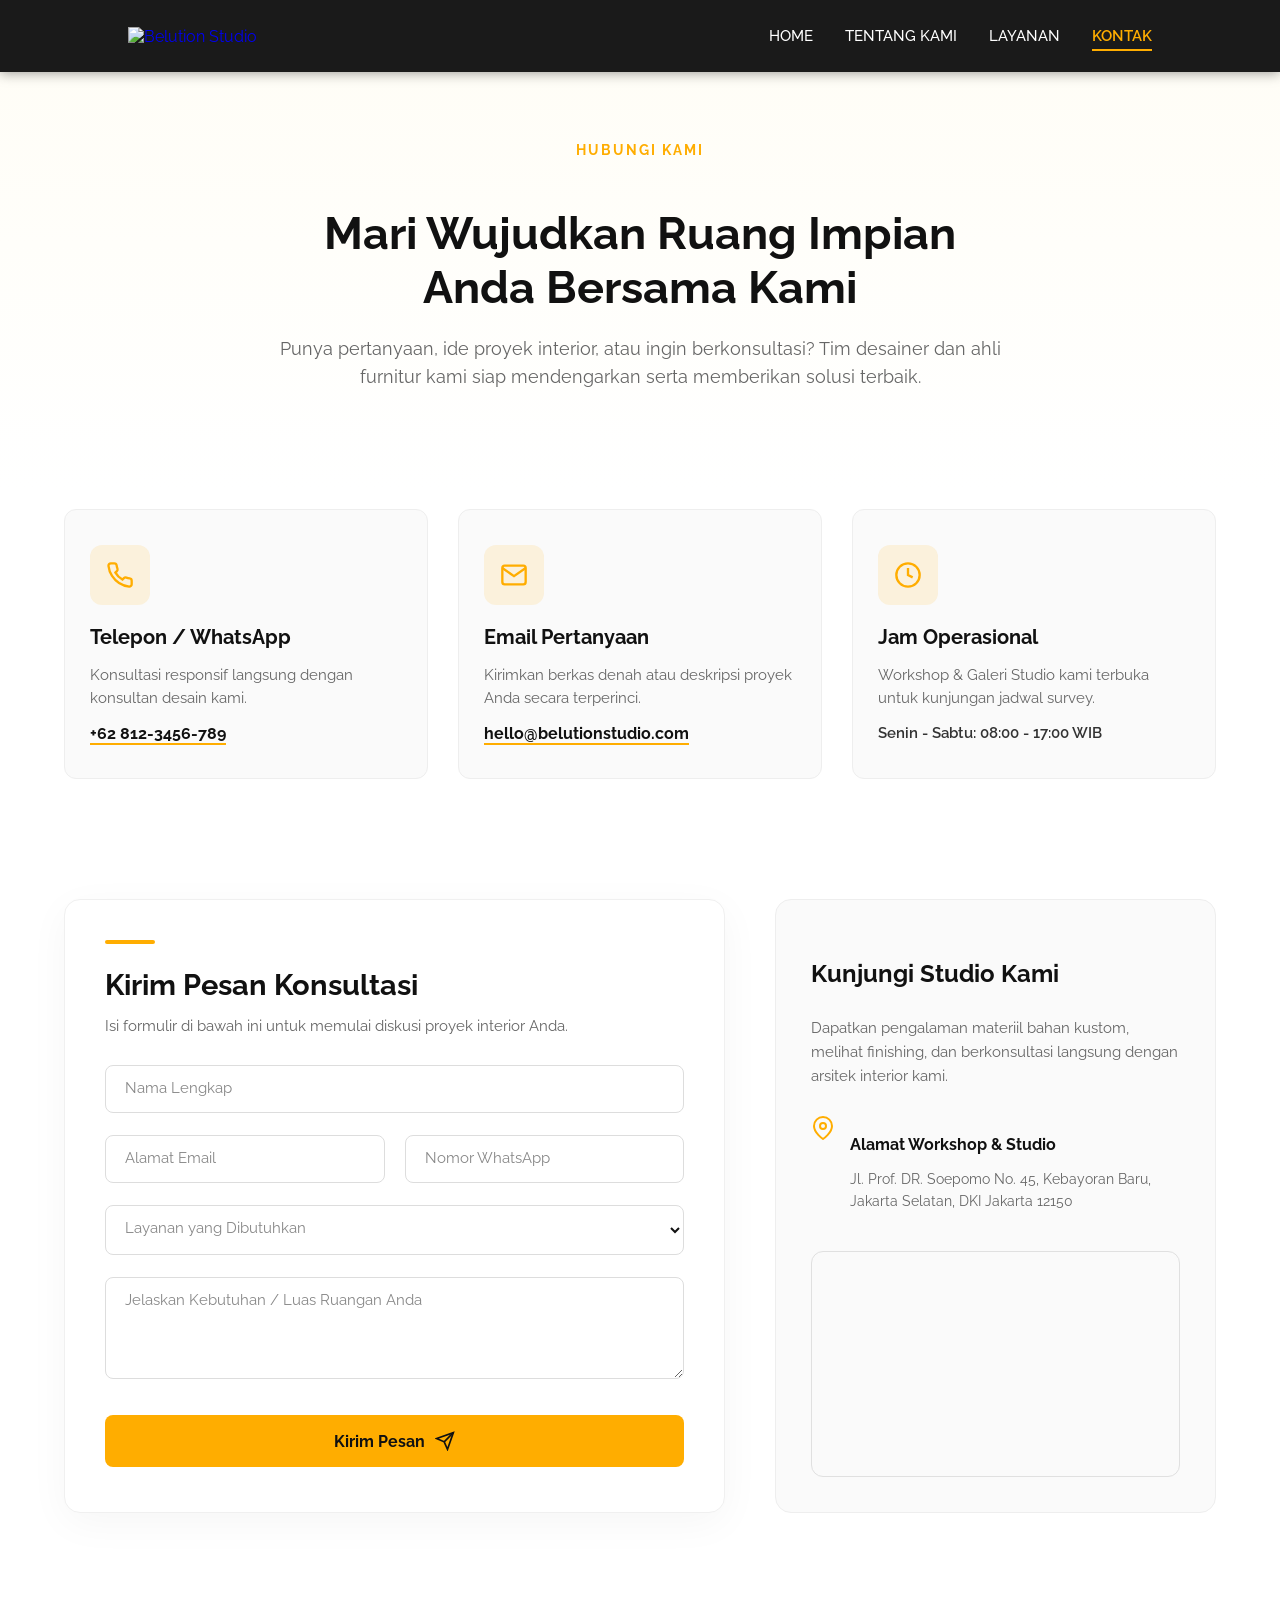
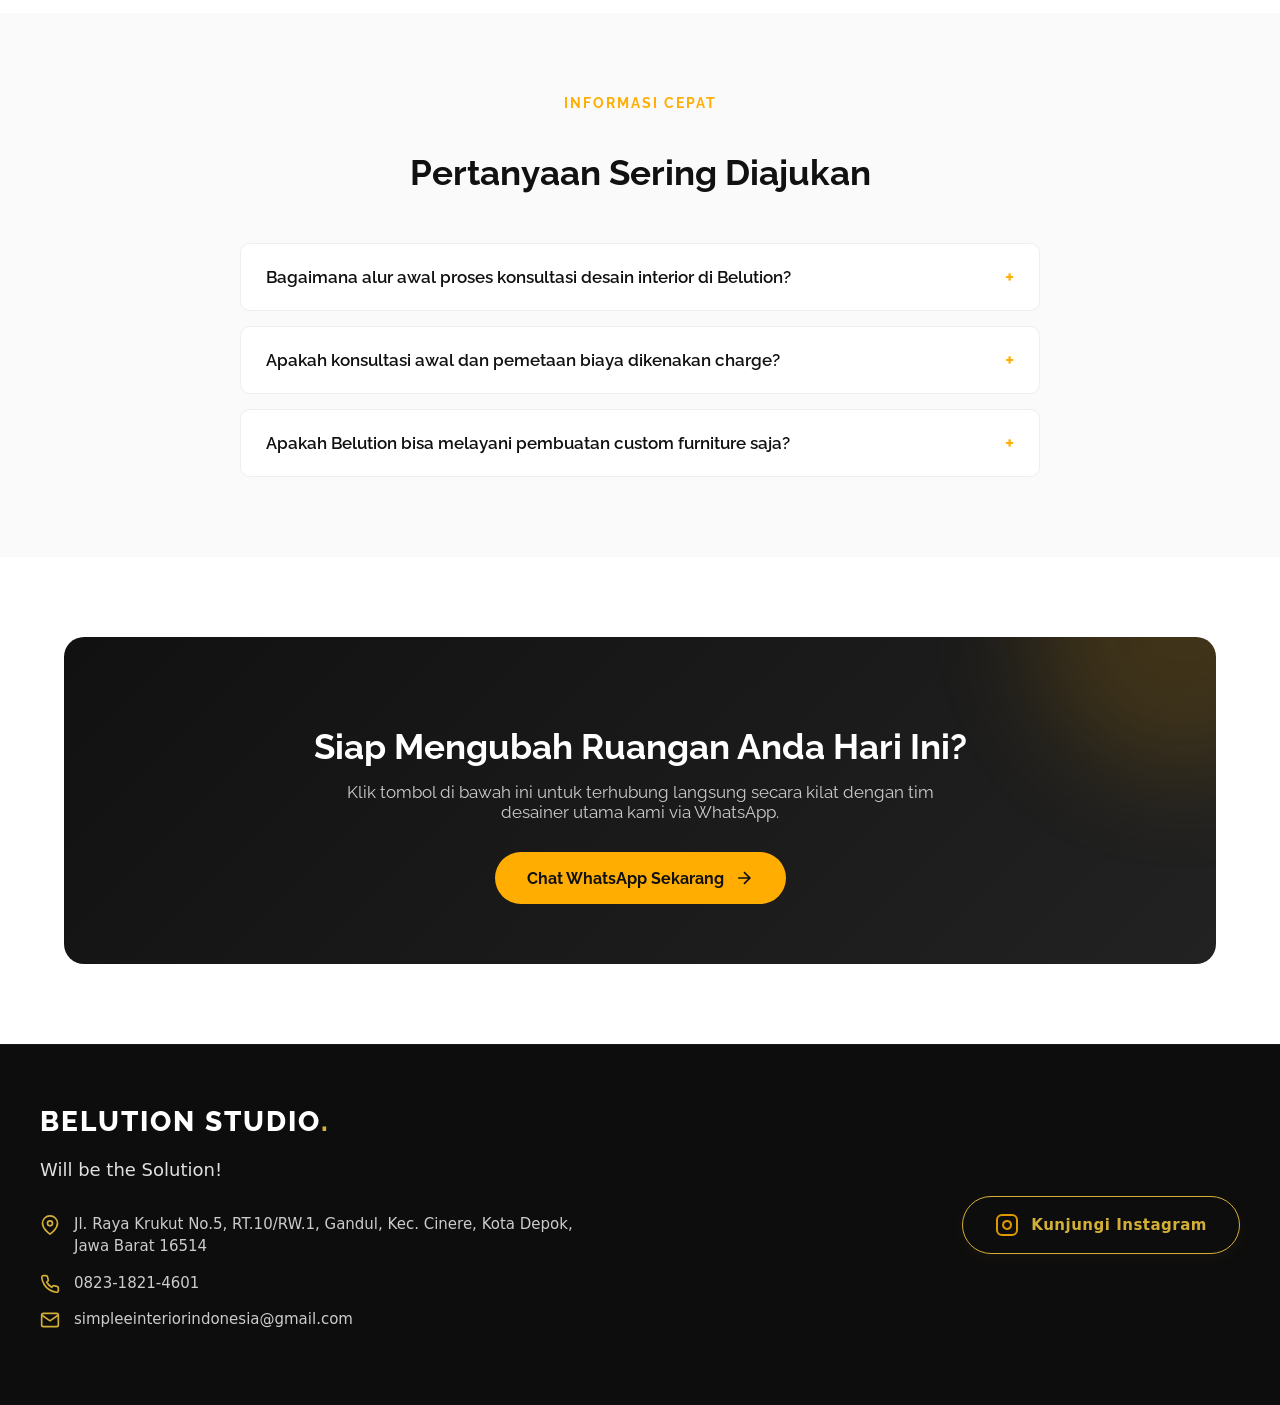
==== kontak.html @ df576186 "Add files via upload" ====
<!DOCTYPE html>
<html lang="id">

<head>
    <meta charset="UTF-8">
    <meta name="viewport" content="width=device-width, initial-scale=1.0">
    <link rel="icon" type="image/png" href="images/logo.png">
    <title>Kontak Kami - Belution Studio</title>

    <link rel="stylesheet" href="style.css">
</head>

<body>
    <!-- Header/Navbar (Disamakan dengan index.html) -->
    <header id="navbar">
        <nav>
            <a href="index.html" class="logo">
                <img src="images/logo.png" alt="Belution Studio">
            </a>

            <button class="hamburger" id="hamburger-btn" aria-label="Toggle Navigation">
                <span></span>
                <span></span>
                <span></span>
            </button>

            <div class="nav-menu" id="nav-menu">
                <a href="index.html">HOME</a>
                <a href="tentang.html">TENTANG KAMI</a>
                <a href="layanan.html">LAYANAN</a>
                <a href="kontak.html" class="active">KONTAK</a>
            </div>
        </nav>
    </header>

    <main>
        <!-- Section 1: Hero Contact Header -->
        <section class="kontak-hero">
            <div class="kontak-hero-content kontak-reveal-up">
                <span class="kontak-subtitle">Hubungi Kami</span>
                <h1 class="kontak-hero-title">Mari Wujudkan Ruang Impian Anda Bersama Kami</h1>
                <p class="kontak-hero-desc">
                    Punya pertanyaan, ide proyek interior, atau ingin berkonsultasi? Tim desainer dan ahli furnitur kami
                    siap mendengarkan serta memberikan solusi terbaik.
                </p>
            </div>
        </section>

        <!-- Section 2: Quick Contact Cards -->
        <section class="kontak-cards-section">
            <div class="kontak-container kontak-cards-grid">
                <div class="kontak-card kontak-reveal-up">
                    <div class="kontak-card-icon">
                        <svg width="28" height="28" viewBox="0 0 24 24" fill="none" stroke="#ffad00" stroke-width="2">
                            <path
                                d="M22 16.92v3a2 2 0 0 1-2.18 2 19.79 19.79 0 0 1-8.63-3.07 19.5 19.5 0 0 1-6-6 19.79 19.79 0 0 1-3.07-8.67A2 2 0 0 1 4.11 2h3a2 2 0 0 1 2 1.72 12.84 12.84 0 0 0 .7 2.81 2 2 0 0 1-.45 2.11L8.09 9.91a16 16 0 0 0 6 6l1.27-1.27a2 2 0 0 1 2.11-.45 12.84 12.84 0 0 0 2.81.7A2 2 0 0 1 22 16.92z" />
                        </svg>
                    </div>
                    <h3>Telepon / WhatsApp</h3>
                    <p>Konsultasi responsif langsung dengan konsultan desain kami.</p>
                    <a href="https://wa.me/628123456789" target="_blank" class="kontak-card-link">+62 812-3456-789</a>
                </div>

                <div class="kontak-card kontak-reveal-up">
                    <div class="kontak-card-icon">
                        <svg width="28" height="28" viewBox="0 0 24 24" fill="none" stroke="#ffad00" stroke-width="2">
                            <path d="M4 4h16c1.1 0 2 .9 2 2v12c0 1.1-.9 2-2 2H4c-1.1 0-2-.9-2-2V6c0-1.1.9-2 2-2z" />
                            <polyline points="22,6 12,13 2,6" />
                        </svg>
                    </div>
                    <h3>Email Pertanyaan</h3>
                    <p>Kirimkan berkas denah atau deskripsi proyek Anda secara terperinci.</p>
                    <a href="mailto:hello@belutionstudio.com" class="kontak-card-link">hello@belutionstudio.com</a>
                </div>

                <div class="kontak-card kontak-reveal-up">
                    <div class="kontak-card-icon">
                        <svg width="28" height="28" viewBox="0 0 24 24" fill="none" stroke="#ffad00" stroke-width="2">
                            <circle cx="12" cy="12" r="10" />
                            <polyline points="12 6 12 12 16 14" />
                        </svg>
                    </div>
                    <h3>Jam Operasional</h3>
                    <p>Workshop & Galeri Studio kami terbuka untuk kunjungan jadwal survey.</p>
                    <span class="kontak-card-info">Senin - Sabtu: 08:00 - 17:00 WIB</span>
                </div>
            </div>
        </section>

        <!-- Section 3: Interactive Form & Studio Office Detail -->
        <section class="kontak-main-section">
            <div class="kontak-container kontak-main-grid">
                <!-- Form Konsultasi -->
                <div class="kontak-form-wrapper kontak-reveal-left">
                    <div class="kontak-yellow-line"></div>
                    <h2>Kirim Pesan Konsultasi</h2>
                    <p class="kontak-form-desc">Isi formulir di bawah ini untuk memulai diskusi proyek interior Anda.
                    </p>

                    <form id="kontak-form" class="kontak-form">
                        <div class="kontak-input-group">
                            <input type="text" id="nama" name="nama" required placeholder=" ">
                            <label for="nama">Nama Lengkap</label>
                        </div>

                        <div class="kontak-input-row">
                            <div class="kontak-input-group">
                                <input type="email" id="email" name="email" required placeholder=" ">
                                <label for="email">Alamat Email</label>
                            </div>
                            <div class="kontak-input-group">
                                <input type="tel" id="telepon" name="telepon" required placeholder=" ">
                                <label for="telepon">Nomor WhatsApp</label>
                            </div>
                        </div>

                        <div class="kontak-input-group">
                            <select id="layanan" name="layanan" required>
                                <option value="" disabled selected hidden></option>
                                <option value="Interior Rumah">Interior Rumah / Hunian</option>
                                <option value="Desain Kantor">Desain Kantor & Komersial</option>
                                <option value="Custom Furniture">Manufaktur Furnitur Kustom</option>
                                <option value="Renovasi Ruang">Renovasi & Penataan Ruang</option>
                            </select>
                            <label for="layanan">Layanan yang Dibutuhkan</label>
                        </div>

                        <div class="kontak-input-group">
                            <textarea id="pesan" name="pesan" rows="4" required placeholder=" "></textarea>
                            <label for="pesan">Jelaskan Kebutuhan / Luas Ruangan Anda</label>
                        </div>

                        <button type="submit" class="kontak-submit-btn">
                            <span>Kirim Pesan</span>
                            <svg width="20" height="20" viewBox="0 0 24 24" fill="none" stroke="currentColor"
                                stroke-width="2">
                                <line x1="22" y1="2" x2="11" y2="13" />
                                <polygon points="22 2 15 22 11 13 2 9 22 2" />
                            </svg>
                        </button>
                    </form>
                </div>

                <!-- Studio Info -->
                <div class="kontak-info-wrapper kontak-reveal-right">
                    <div class="kontak-info-card">
                        <h3>Kunjungi Studio Kami</h3>
                        <p>Dapatkan pengalaman materiil bahan kustom, melihat finishing, dan berkonsultasi langsung
                            dengan arsitek interior kami.</p>

                        <div class="kontak-location-item">
                            <div class="kontak-loc-icon">
                                <svg width="24" height="24" viewBox="0 0 24 24" fill="none" stroke="#ffad00"
                                    stroke-width="2">
                                    <path d="M21 10c0 7-9 13-9 13s-9-6-9-13a9 9 0 0 1 18 0z" />
                                    <circle cx="12" cy="10" r="3" />
                                </svg>
                            </div>
                            <div>
                                <h4>Alamat Workshop & Studio</h4>
                                <p>Jl. Prof. DR. Soepomo No. 45, Kebayoran Baru, Jakarta Selatan, DKI Jakarta 12150</p>
                            </div>
                        </div>

                        <!-- Embed Interactive Map Mockup -->
                        <div class="kontak-map-wrapper">
                            <iframe title="Belution Studio Location"
                                src="https://www.google.com/maps/embed?pb=!1m18!1m12!1m3!1d126920.29291176212!2d106.7891244!3d-6.229728!2m3!1f0!2f0!3f0!3m2!1i1024!2i768!4f13.1!3m3!1m2!1s0x2e69f3e945e34b9d%3A0x5371bf0fdad786a2!2sJakarta%20South%2C%20South%20Jakarta%20City%2C%20Jakarta!5e0!3m2!1sen!2sid!4v1700000000000!5m2!1sen!2sid"
                                width="100%" height="220" style="border:0;" allowfullscreen="" loading="lazy"></iframe>
                        </div>
                    </div>
                </div>
            </div>
        </section>

        <!-- Section 4: Interactive FAQ Accordion -->
        <section class="kontak-faq-section">
            <div class="kontak-container">
                <div class="kontak-section-header kontak-reveal-up">
                    <span class="kontak-subtitle">Informasi Cepat</span>
                    <h2>Pertanyaan Sering Diajukan</h2>
                </div>

                <div class="kontak-faq-list">
                    <div class="kontak-faq-item kontak-reveal-up">
                        <button class="kontak-faq-question">
                            <span>Bagaimana alur awal proses konsultasi desain interior di Belution?</span>
                            <span class="kontak-faq-icon">+</span>
                        </button>
                        <div class="kontak-faq-answer">
                            <p>Proses diawali dengan diskusi kebutuhan dan anggaran Anda, dilanjutkan dengan survey
                                titik lokasi untuk pengukuran presisi, pembuatan visualisasi 3D, hingga tahap pengerjaan
                                fabrikasi furnitur.</p>
                        </div>
                    </div>

                    <div class="kontak-faq-item kontak-reveal-up">
                        <button class="kontak-faq-question">
                            <span>Apakah konsultasi awal dan pemetaan biaya dikenakan charge?</span>
                            <span class="kontak-faq-icon">+</span>
                        </button>
                        <div class="kontak-faq-answer">
                            <p>Sesi diskusi awal via WhatsApp/Email bersifat gratis. Estimasi perkiraan anggaran awal
                                dapat diberikan sebelum survey tim teknis ke lapangan.</p>
                        </div>
                    </div>

                    <div class="kontak-faq-item kontak-reveal-up">
                        <button class="kontak-faq-question">
                            <span>Apakah Belution bisa melayani pembuatan custom furniture saja?</span>
                            <span class="kontak-faq-icon">+</span>
                        </button>
                        <div class="kontak-faq-answer">
                            <p>Ya, tentu. Selain pengerjaan interior full-scale, workshop kami memproduksi berbagai
                                *loose furniture* dan *built-in cabinet* secara kustom sesuai dimensi ruangan Anda.</p>
                        </div>
                    </div>
                </div>
            </div>
        </section>

        <!-- Section 5: Consultation CTA Banner -->
        <section class="kontak-cta-section">
            <div class="kontak-container kontak-cta-inner kontak-reveal-up">
                <h2>Siap Mengubah Ruangan Anda Hari Ini?</h2>
                <p>Klik tombol di bawah ini untuk terhubung langsung secara kilat dengan tim desainer utama kami via
                    WhatsApp.</p>
                <a href="https://wa.me/628123456789?text=Halo%20Belution%20Studio,%20saya%20ingin%20konsultasi%20mengenai%20desain%20interior."
                    target="_blank" class="kontak-cta-btn">
                    <span>Chat WhatsApp Sekarang</span>
                    <svg width="20" height="20" viewBox="0 0 24 24" fill="none" stroke="currentColor" stroke-width="2">
                        <path d="M5 12h14M12 5l7 7-7 7" />
                    </svg>
                </a>
            </div>
        </section>

        <footer class="site-footer">
            <div class="footer-container">
                <!-- Kolom Kiri: Informasi & Kontak -->
                <div class="footer-left">
                    <div class="footer-brand">
                        <!-- Ganti src dengan logo Belution Anda -->
                        <h2 class="footer-logo">BELUTION STUDIO<span>.</span></h2>
                    </div>
        
                    <p class="footer-tagline">
                        Will be the Solution!
                    </p>
        
                    <ul class="footer-contact-list">
                        <li>
                            <svg class="contact-icon" viewBox="0 0 24 24" fill="none" stroke="currentColor" stroke-width="2">
                                <path d="M21 10c0 7-9 13-9 13s-9-6-9-13a9 9 0 0 1 18 0z"></path>
                                <circle cx="12" cy="10" r="3"></circle>
                            </svg>
                            <span>Jl. Raya Krukut No.5, RT.10/RW.1, Gandul, Kec. Cinere, Kota Depok, Jawa Barat 16514</span>
                        </li>
                        <li>
                            <svg class="contact-icon" viewBox="0 0 24 24" fill="none" stroke="currentColor" stroke-width="2">
                                <path
                                    d="M22 16.92v3a2 2 0 0 1-2.18 2 19.79 19.79 0 0 1-8.63-3.07 19.5 19.5 0 0 1-6-6 19.79 19.79 0 0 1-3.07-8.67A2 2 0 0 1 4.11 2h3a2 2 0 0 1 2 1.72 12.84 12.84 0 0 0 .7 2.81 2 2 0 0 1-.45 2.11L8.09 9.91a16 16 0 0 0 6 6l1.27-1.27a2 2 0 0 1 2.11-.45 12.84 12.84 0 0 0 2.81.7A2 2 0 0 1 22 16.92z">
                                </path>
                            </svg>
                            <a href="tel:082318214601">0823-1821-4601</a>
                        </li>
                        <li>
                            <svg class="contact-icon" viewBox="0 0 24 24" fill="none" stroke="currentColor" stroke-width="2">
                                <path d="M4 4h16c1.1 0 2 .9 2 2v12c0 1.1-.9 2-2 2H4c-1.1 0-2-.9-2-2V6c0-1.1.9-2 2-2z"></path>
                                <polyline points="22,6 12,13 2,6"></polyline>
                            </svg>
                            <a href="mailto:simpleeinteriorindonesia@gmail.com">simpleeinteriorindonesia@gmail.com</a>
                        </li>
                    </ul>
                </div>
        
                <!-- Kolom Kanan: Tombol Instagram -->
                <div class="footer-right">
                    <a href="https://www.instagram.com/belution.studio/" target="_blank" class="btn-instagram">
                        <svg width="24" height="24" viewBox="0 0 24 24" fill="none" stroke="currentColor" stroke-width="2">
                            <rect x="2" y="2" width="20" height="20" rx="5" ry="5"></rect>
                            <path d="M16 11.37A4 4 0 1 1 12.63 8 4 4 0 0 1 16 11.37z"></path>
                            <line x1="17.5" y1="6.5" x2="17.51" y2="6.5"></line>
                        </svg>
                        <span>Kunjungi Instagram</span>
                    </a>
                </div>
            </div>
        </footer>

    </main>

    <script src="script.js"></script>
</body>

</html>
---- style.css ----
/* 1. IMPORT GOOGLE FONT (Harus di baris paling atas file style.css) */
@import url('https://fonts.googleapis.com/css2?family=Raleway:ital,wght@0,100..900;1,100..900&display=swap');

/* 2. TERAPKAN KE SELURUH ELEMEN WEBSITE */
* {
    box-sizing: border-box;
}

body,
button,
input,
select,
h1,
h2,
h3,
h4,
h5,
h6,
textarea {
    font-family: 'Raleway', sans-serif;
}

/* ================================
   GLOBAL
================================ */

body {
    margin: 0;
    color: #111;
    background: #fff;
}

/* ================================
   LOGO
================================ */

.logo {
    display: inline-flex;
    align-items: center;
    justify-content: center;
    height: 48px;
    width: auto;
    text-decoration: none;
}

.logo img {
    display: block;
    max-height: 100%;
    width: auto;
    object-fit: contain;
    transform: none;
    backface-visibility: hidden;
    -webkit-backface-visibility: hidden;
}


/* ================================
   NAVBAR & RESPONSIVE MENU (DARK THEME)
================================ */

#navbar.scrolled {
    background: rgba(17, 17, 17, 0.98);
    box-shadow: 0 4px 20px rgba(0, 0, 0, 0.4);
}

#navbar.scrolled nav {
    height: 62px;
}

#navbar {
    position: fixed;
    top: 0;
    left: 0;
    width: 100%;
    z-index: 9999;
    /* Naikkan z-index agar selalu di atas elemen apa pun */
    -webkit-transform: translateZ(0);
    /* Paksa browser merender navbar di layer paling depan */
    transform: translateZ(0);
    transition: all 0.35s ease;
    background: rgba(17, 17, 17, 0.96);
    box-shadow: 0 1px 12px rgba(0, 0, 0, 0.4);
}

#navbar nav {
    height: 72px;
    max-width: 1080px;
    margin: auto;
    display: flex;
    align-items: center;
    justify-content: space-between;
    padding: 0 28px;
    box-sizing: border-box;
}

.nav-menu {
    display: flex;
    align-items: center;
    gap: 32px;
}

.nav-menu a {
    position: relative;
    color: #ffffff;
    /* Teks Putih */
    text-decoration: none;
    font-size: 15px;
    font-weight: 500;
    padding: 6px 0;
    transition: color 0.3s ease;
}

.nav-menu a:hover {
    color: #ffad00;
    /* Tetap Aksentuasi Emas/Kuning */
}

/* Garis Bawah Kuning untuk Menu Aktif & Hover */
.nav-menu a::after {
    content: "";
    position: absolute;
    bottom: 0;
    left: 0;
    width: 0;
    height: 2px;
    background-color: #ffad00;
    transition: width 0.3s ease;
}

/* State Menu Aktif (Halaman saat ini) */
.nav-menu a.active {
    color: #ffad00;
    font-weight: 600;
}

.nav-menu a.active::after,
.nav-menu a:hover::after {
    width: 100%;
}

/* Tombol Hamburger (Desktop Sembunyi) */
.hamburger {
    display: none;
    flex-direction: column;
    justify-content: space-between;
    width: 28px;
    height: 20px;
    background: transparent;
    border: none;
    cursor: pointer;
    padding: 0;
    z-index: 1001;
}

.hamburger span {
    width: 100%;
    height: 3px;
    background-color: #ffffff;
    /* Garis Hamburger Jadi Putih */
    border-radius: 2px;
    transition: all 0.3s ease;
}

/* Animasi Transformasi Hamburger Menjadi Silang (X) */
.hamburger.active span:nth-child(1) {
    transform: translateY(8.5px) rotate(45deg);
}

.hamburger.active span:nth-child(2) {
    opacity: 0;
}

.hamburger.active span:nth-child(3) {
    transform: translateY(-8.5px) rotate(-45deg);
}

/* RESPONSIVE MOBILE (Layar < 768px) */
@media (max-width: 768px) {
    .hamburger {
        display: flex;
    }

    /* Menu Floating Card Estetik (Dark Mode) */
    .nav-menu {
        position: absolute;
        top: 80px;
        right: 20px;
        width: max-content;
        min-width: 200px;
        background: rgba(26, 26, 26, 0.98);
        /* Card Gelap */
        backdrop-filter: blur(10px);
        -webkit-backdrop-filter: blur(10px);
        border: 1px solid rgba(255, 255, 255, 0.1);
        /* Border Tipis Putih/Transparan */
        border-radius: 12px;
        flex-direction: column;
        align-items: flex-start;
        padding: 20px 24px;
        gap: 16px;
        box-shadow: 0 10px 30px rgba(0, 0, 0, 0.5);

        /* Animasi Pop/Fade-in */
        opacity: 0;
        visibility: hidden;
        transform: translateY(-15px) scale(0.95);
        transition: opacity 0.3s ease, transform 0.3s ease, visibility 0.3s;
    }

    /* State Aktif saat Hamburger Di-klik */
    .nav-menu.active {
        opacity: 1;
        visibility: visible;
        transform: translateY(0) scale(1);
    }

    /* Link Menu di Mobile */
    .nav-menu a {
        width: 100%;
        font-size: 14px;
        letter-spacing: 0.5px;
    }
}


/* ================================
   HERO
================================ */

.hero {
    min-height: 812px;
    height: 100vh;
    box-sizing: border-box;
    position: relative;
    display: flex;
    align-items: flex-start;
    justify-content: center;
    overflow: hidden;
    padding-top: 145px;
    background-color: #0d0d0d;
}

/* Background Image untuk efek Zoom In on Scroll */
.hero-bg {
    position: absolute;
    inset: 0;
    background-image:
        linear-gradient(rgba(0, 0, 0, 0.4), rgba(0, 0, 0, 0.4)),
        url("images/bg1.jpeg");
    background-size: cover;
    background-position: center bottom;
    z-index: 1;

    /* Gunakan variabel CSS --hero-scale, default dimulai dari 1 */
    transform: scale(var(--hero-scale, 1));
    will-change: transform;
    transition: transform 0.1s ease-out;
    /* Menjaga animasi pergerakan tetap halus */
}

.hero-overlay {
    position: absolute;
    inset: 0;
    background: rgba(0, 0, 0, 0.35);
    z-index: 2;
}

.hero-content {
    position: relative;
    z-index: 3;
    width: min(650px, 90%);
    text-align: center;
    color: #ffffff;
}

.hero-content h1 {
    margin: 0;
    font-size: clamp(60px, 7.5vw, 110px);
    /* Ukuran disesuaikan agar pas 1 baris di layar desktop */
    font-weight: 700;
    letter-spacing: -2px;
    color: #ffffff;
    text-shadow: 0 4px 20px rgba(0, 0, 0, 0.5);

    /* Mengunci teks agar tetap 1 baris di tengah & tidak terpotong */
    display: flex;
    justify-content: center;
    align-items: center;
    white-space: nowrap;
    /* Mencegah teks turun ke baris baru */
    overflow: visible;
    /* Agar sisi kiri/kanan huruf tidak terpotong */
    padding: 0 20px;
    /* Ruang napas aman di ujung kiri & kanan */
}

/* RESPONSIVE HERO TITLE UNTUK LAYAR KECIL */
@media (max-width: 768px) {
    .hero-content h1 {
        font-size: clamp(42px, 10vw, 64px);
        /* Ukuran font disesuaikan agar proporsional di HP */
        white-space: normal;
        /* Izinkan teks turun ke bawah */
        flex-wrap: wrap;
        /* Karakter span fleksibel membungkus ke baris baru */
        letter-spacing: -1px;
        /* Mengurangi kerapatan antar huruf */
        line-height: 1.1;
        /* Jarak antar baris agar tidak bertumpuk */
    }
}

/* Class untuk huruf yang di-generate oleh JavaScript */
.hero-content h1 .letter {
    display: inline-block;
    opacity: 0;
    transform: translateX(-30px) translateY(20px) rotate(-5deg);
    animation: letterIn 0.6s cubic-bezier(0.215, 0.61, 0.355, 1) forwards;
}

@keyframes letterIn {
    to {
        opacity: 1;
        transform: translateX(0) translateY(0) rotate(0deg);
    }
}

/* Animasi Deskripsi (Fade In & Slide Up) */
.hero-desc {
    margin: 38px auto 0;
    max-width: 560px;
    font-size: 20px;
    line-height: 1.55;
    font-weight: 400;
    color: rgba(255, 255, 255, 0.9);
    opacity: 0;
    transform: translateY(25px);
    animation: fadeInUp 0.8s ease 0.8s forwards;
}

/* ================================
   HERO TAGLINE HIGHLIGHT
================================ */

.hero-tagline {
    margin: 20px auto 0;
    font-size: 20px;
    font-weight: 600;
    letter-spacing: 2px;
    font-style: italic;

    /* Animasi Fade-In sejajar dengan urutan elemen hero */
    opacity: 0;
    transform: translateY(20px);
    animation: fadeInUp 0.8s ease 1s forwards;
}

.hero-tagline span {
    display: inline-block;
    color: #ffad00;
    /* Warna aksen kuning Belution */
    padding: 6px 18px;
    background: rgba(255, 173, 0, 0.1);
    /* Background transparan halus */
    border: 1px solid rgba(255, 173, 0, 0.4);
    /* Border aksen tipis */
    border-radius: 30px;
    /* Bentuk pill/capsule estetik */
    text-shadow: 0 0 12px rgba(255, 173, 0, 0.3);
    /* Efek glow tipis */
    backdrop-filter: blur(4px);
}

/* Penyesuaian margin tombol kontak agar jaraknya tetap proporsional */
.contact-button {
    margin-top: 35px;
    /* Disesuaikan dari sebelumnya 50px */
}

/* Responsif Mobile */
@media (max-width: 768px) {
    .hero-tagline {
        font-size: 16px;
        letter-spacing: 1px;
    }
}

/* Animasi & Hover Efek Tombol Contact Us */
.contact-button {
    position: relative;
    display: inline-block;
    margin-top: 50px;
    padding: 17px 39px;
    background: #ffad00;
    color: #fff;
    text-decoration: none;
    font-size: 15px;
    font-weight: 600;
    border-radius: 4px;
    overflow: hidden;
    opacity: 0;
    transform: translateY(25px);
    animation: fadeInUp 0.8s ease 1.1s forwards;
    transition: transform 0.3s ease, box-shadow 0.3s ease;
}

.contact-button span {
    position: relative;
    z-index: 2;
}

/* Efek Shimmer/Light Flash pada Tombol */
.contact-button::before {
    content: '';
    position: absolute;
    top: 0;
    left: -100%;
    width: 100%;
    height: 100%;
    background: linear-gradient(90deg, transparent, rgba(255, 255, 255, 0.4), transparent);
    transition: left 0.6s ease;
}

.contact-button:hover::before {
    left: 100%;
}

.contact-button:hover {
    background: #e69c00;
    transform: translateY(-3px);
    box-shadow: 0 10px 25px rgba(255, 173, 0, 0.4);
}

@keyframes fadeInUp {
    to {
        opacity: 1;
        transform: translateY(0);
    }
}


/* ================================
   CONTACT BUTTON
================================ */

.contact-button {
    display: inline-block;
    margin-top: 355px;
    padding: 17px 39px;
    background: #ffad00;
    color: #fff;
    text-decoration: none;
    font-size: 15px;
    font-weight: 600;
    border-radius: 4px;
    transition: all 0.25s ease;
}

.contact-button:hover {
    background: #e69c00;
    transform: translateY(-2px);
}

/* ================================
   FURNITURE SECTION & TRACK
================================ */

.furniture-header {
    display: flex;
    justify-content: space-between;
    /* Mendorong bagian kiri ke ujung kiri & kanan ke ujung kanan */
    align-items: flex-start;
    /* Meratakan bagian atas */
    gap: 40px;
    /* Jarak aman antar kolom */
    margin-bottom: 40px;
    /* Jarak ke section kartu di bawahnya */
}

/* Kolom Kiri */
.header-left {
    flex: 1;
    /* Mengambil porsi ruang fleksibel */
    max-width: 400px;
    /* Batas lebar judul */
}

.header-left .sub-title {
    display: block;
    font-size: 13px;
    font-weight: 600;
    letter-spacing: 2px;
    color: #ffad00;
    /* Warna aksen kuning Belution */
    margin-bottom: 8px;
}

.header-left h2 {
    font-size: 36px;
    font-weight: 600;
    line-height: 1.2;
    color: #111111;
    margin: 0;
}

/* Kolom Kanan */
.header-right {
    flex: 1.2;
    /* Porsi ruang deskripsi sedikit lebih lebar */
    max-width: 600px;
}

.header-right .yellow-line {
    width: 50px;
    height: 3px;
    background-color: #ffad00;
    margin-bottom: 16px;
}

.header-right p {
    font-size: 14.5px;
    line-height: 1.7;
    color: #555555;
    margin: 0;
}

/* RESPONSIVE MOBILE (Otomatis Menumpuk di Layar Kecil) */
@media (max-width: 768px) {
    .furniture-header {
        flex-direction: column;
        /* Di layar HP berubah menumpuk ke bawah */
        gap: 20px;
    }

    .header-left,
    .header-right {
        max-width: 100%;
        padding: 0 20px;
    }

    .header-left h2,
    .header-right h2 {
        max-width: 100%;
    }
}

.furniture-section {
    padding: 80px 20px;
    background-color: #ffffff;
}

.furniture-container {
    max-width: 1140px;
    margin: 0 auto;
}

/* ================================
   CAROUSEL CONTAINER & TRACK
================================ */
/* Container Utama Carousel */
.furniture-section {
    padding: 80px 0;
    /* Padding atas bawah saja */
    background-color: #ffffff;
    overflow: hidden;
    /* Potong gambar yang keluar dari layar HP/Monitor */
}

.furniture-grid {
    width: 100%;
    overflow: hidden;
    padding: 20px 0 30px;
    position: relative;
    cursor: grab;
}

.furniture-grid.active {
    cursor: grabbing;
}

@keyframes furniture-scroll {
    from {
        transform: translate3d(0, 0, 0);
    }

    to {
        transform: translate3d(-50%, 0, 0);
    }
}

/* Track Berjalan Panjang Ke Kanan */
.furniture-track {
    display: flex !important;
    gap: 24px;
    width: max-content !important;
    /* Biarkan memanjang mengikuti jumlah kartu */
    will-change: transform;
    animation: furniture-scroll linear infinite;
    transform: translate3d(0, 0, 0);
}

/* Ukuran Kartu */
.furniture-card {
    flex: 0 0 320px !important;
    height: 380px;
    position: relative;
    border-radius: 8px;
    overflow: hidden;
    box-shadow: 0 8px 25px rgba(0, 0, 0, 0.08);
    transition: transform 0.4s ease, opacity 0.6s ease, translate 0.6s ease;
    user-select: none;

    /* State awal sebelum muncul */
    opacity: 0;
    transform: translateY(40px);
}

.furniture-card.show {
    opacity: 1;
    transform: translateY(0);
}

.furniture-img-wrapper {
    position: absolute;
    top: 0;
    left: 0;
    width: 100%;
    height: 100%;
    cursor: pointer;
}

.furniture-img-wrapper img {
    width: 100%;
    height: 100%;
    object-fit: cover;
    display: block;
}

.hover-overlay {
    position: absolute;
    inset: 0;
    background: rgba(0, 0, 0, 0.4);
    display: flex;
    align-items: center;
    justify-content: center;
    opacity: 0;
    transition: opacity 0.35s ease;
    z-index: 2;
}

.furniture-card:hover .hover-overlay {
    opacity: 1;
}

.card-overlay {
    position: absolute;
    bottom: 0;
    left: 0;
    width: 100%;
    padding: 24px 20px;
    box-sizing: border-box;
    background: transparent;
    color: #ffffff;
    pointer-events: none;
    z-index: 3;
}

.card-overlay h3 {
    margin: 0;
    font-size: 20px;
    font-weight: 600;
    text-shadow: 0 2px 8px rgba(0, 0, 0, 0.8);
}
/* ================================
   IMAGE WRAPPER & HOVER ANIMATION
================================ */

.furniture-img-wrapper {
    position: absolute;
    top: 0;
    left: 0;
    width: 100%;
    height: 100%;
    cursor: pointer;
}

.furniture-img-wrapper img {
    width: 100%;
    height: 100%;
    object-fit: cover;
    display: block;
    transition: transform 0.6s cubic-bezier(0.16, 1, 0.3, 1);
}

/* Overlay Ikon Kaca Pembesar saat Hover */
.hover-overlay {
    position: absolute;
    inset: 0;
    background: rgba(0, 0, 0, 0.4);
    display: flex;
    align-items: center;
    justify-content: center;
    opacity: 0;
    transition: opacity 0.35s ease;
    z-index: 2;
}

.furniture-card:hover .furniture-img-wrapper img {
    transform: scale(1.08);
}

.furniture-card:hover .hover-overlay {
    opacity: 1;
}

/* Overlay Judul Teks Melayang Langsung di Atas Gambar */
.card-overlay {
    position: absolute;
    bottom: 0;
    left: 0;
    width: 100%;
    padding: 30px 20px 20px;
    /* Gradasi hitam transparan halus hanya di area teks agar tulisan tetap terbaca */
    background: linear-gradient(to top, rgba(0, 0, 0, 0.75) 0%, rgba(0, 0, 0, 0) 100%);
    color: #ffffff;
    pointer-events: none;
    z-index: 3;
}

.card-overlay h3 {
    margin: 0;
    font-size: 18px;
    font-weight: 600;
    letter-spacing: 0.5px;
    text-shadow: 0 2px 6px rgba(0, 0, 0, 0.4);
}

/* ================================
   MODAL LIGHTBOX FULLSCREEN
================================ */

.image-modal {
    display: none;
    position: fixed;
    z-index: 2000;
    inset: 0;
    background-color: rgba(0, 0, 0, 0.9);
    backdrop-filter: blur(8px);
    justify-content: center;
    align-items: center;
    flex-direction: column;
    opacity: 0;
    transition: opacity 0.35s ease;
}

.image-modal.show {
    display: flex;
    opacity: 1;
}

.modal-content {
    max-width: 90%;
    max-height: 80vh;
    border-radius: 6px;
    object-fit: contain;
    box-shadow: 0 10px 40px rgba(0, 0, 0, 0.5);
    transform: scale(0.9);
    transition: transform 0.35s cubic-bezier(0.16, 1, 0.3, 1);
}

.image-modal.show .modal-content {
    transform: scale(1);
}

#modal-caption {
    margin-top: 16px;
    color: #ffffff;
    font-size: 16px;
    font-weight: 500;
    text-align: center;
}

.modal-close {
    position: absolute;
    top: 25px;
    right: 35px;
    color: #ffffff;
    font-size: 40px;
    font-weight: 300;
    cursor: pointer;
    transition: color 0.2s ease;
    line-height: 1;
}

.modal-close:hover {
    color: #ffad00;
}

/* Responsif Layar Kecil / Mobile */
@media (max-width: 768px) {
    .furniture-header {
        flex-direction: column;
        gap: 20px;
    }

    .furniture-card {
        flex: 0 0 85%;
        /* Di HP, lebar kartu mengambil 85% layar agar kartu berikutnya sedikit terlihat */
    }

    .furniture-img-wrapper {
        position: absolute;
        top: 0;
        left: 0;
        width: 100%;
        height: 100%;
        cursor: pointer;
    }
}

/* ================================
   REASONS SECTION (Dibalik: Kiri Gambar, Kanan Judul)
================================ */

.reasons-section {
    position: relative;
    padding: 100px 20px;

    /* Split: 70% Gambar di kiri, 30% Putih di kanan */
    background-image:
        linear-gradient(to left,
            transparent 0%,
            transparent 70%,
            #ffffff 70%,
            #ffffff 100%),
        url("images/bg1.jpeg");

    background-size: cover;
    background-position: center;
    background-attachment: fixed;
    /* Gambar diam saat scroll */
}

.reasons-container {
    max-width: 1200px;
    margin: 0 auto;
    display: flex;
    flex-direction: row-reverse;
    /* Membalik urutan: Kartu di kiri, Judul di kanan */
    align-items: center;
    gap: 40px;
    padding: 0 20px;
}

/* Judul Kanan (Area Putih) */
.reasons-title {
    flex: 1;
    text-align: left;
}

.reasons-title .sub-title {
    font-size: 13px;
    font-weight: 600;
    letter-spacing: 1.5px;
    color: #333333;
    text-transform: uppercase;
}

.reasons-title h2 {
    font-size: 38px;
    font-weight: 600;
    line-height: 1.2;
    margin-top: 10px;
    color: #111111;
}

/* Grid Kartu Kiri (Area Gambar) */
.reasons-grid {
    flex: 2.8;
    display: grid;
    grid-template-columns: repeat(2, 1fr);
    gap: 20px;
}

/* Kartu Putih */
/* State Awal Kartu */
.reason-card {
    background-color: #ffffff;
    border: 2px solid #ffad00;
    border-radius: 4px;
    padding: 25px 20px;
    text-align: center;
    box-shadow: 0 8px 20px rgba(0, 0, 0, 0.15);

    /* Animasi dibuat lebih panjang (1.2s) & posisi awal diperjauh sedikit (-80px) agar lebih halus */
    opacity: 0;
    transform: translateX(-80px);
    transition: opacity 3s cubic-bezier(0.16, 1, 0.3, 1),
        transform 3s cubic-bezier(0.16, 1, 0.3, 1);
    will-change: opacity, transform;
}

/* State Aktif saat di-scroll */
.reason-card.show-left {
    opacity: 1;
    transform: translateX(0);
}

/* Hover Effect tetap responsif */
.reason-card.show-left:hover {
    transform: translateY(-4px);
}

/* Jeda (Delay) Masuk yang Lebih Renggang & Sinematik */
.reason-card:nth-child(1) {
    transition-delay: 0.2s;
}

.reason-card:nth-child(2) {
    transition-delay: 0.45s;
}

.reason-card:nth-child(3) {
    transition-delay: 0.7s;
}

.reason-card:nth-child(4) {
    transition-delay: 0.95s;
}

.reason-card:hover {
    transform: translateY(-4px);
}

.reason-card .icon {
    margin-bottom: 12px;
    display: flex;
    justify-content: center;
}

.reason-card h3 {
    font-size: 16px;
    font-weight: 700;
    color: #111111;
    margin: 0 0 10px 0;
    line-height: 1.3;
}

.reason-card p {
    font-size: 12.5px;
    line-height: 1.5;
    color: #555555;
    margin: 0;
}

/* Responsif HP/Tablet */
@media (max-width: 992px) {
    .reasons-section {
        background-image: none;
        /* Matikan efek split gambar di HP */
        background-color: #ffffff;
    }

    .reasons-container {
        flex-direction: column;
        align-items: stretch;
    }

    .reasons-grid {
        grid-template-columns: 1fr;
    }
}

/* ================================
   PROCESS SECTION
================================ */

.process-section {
    padding: 90px 20px;
    background-color: #ffffff;
}

.process-container {
    max-width: 1140px;
    margin: 0 auto;
}

/* Header Section */
.process-header {
    text-align: center;
    margin-bottom: 60px;
}

.yellow-line-center {
    width: 50px;
    height: 4px;
    background-color: #ffad00;
    margin: 0 auto 16px auto;
}

.process-header h2 {
    font-size: 38px;
    font-weight: 600;
    color: #111111;
    margin: 0 0 14px 0;
}

.process-subtitle {
    font-size: 14.5px;
    color: #666666;
    max-width: 600px;
    margin: 0 auto;
    line-height: 1.6;
}

/* Grid Layout (4 Kolom Sejajar) */
.process-grid {
    display: grid;
    grid-template-columns: repeat(4, 1fr);
    gap: 30px;
}

/* Base Card / Item Step */
.process-step {
    text-align: left;

    /* State Awal Animasi (Tersembunyi & Di Bawah) */
    opacity: 0;
    transform: translateY(40px);
    transition: opacity 1.1s cubic-bezier(0.16, 1, 0.3, 1),
        transform 1.1s cubic-bezier(0.16, 1, 0.3, 1);
    will-change: opacity, transform;
}

/* State Aktif saat di-scroll */
.process-step.show-step {
    opacity: 1;
    transform: translateY(0);
}

/* Animasi Muncul Bergiliran (Staggered Delay) */
.process-step:nth-child(1) {
    transition-delay: 0.1s;
}

.process-step:nth-child(2) {
    transition-delay: 0.3s;
}

.process-step:nth-child(3) {
    transition-delay: 0.5s;
}

.process-step:nth-child(4) {
    transition-delay: 0.7s;
}

/* Tampilan Nomor (01, 02, dst) */
.step-number {
    display: block;
    font-size: 48px;
    font-weight: 700;
    color: #ffad00;
    /* Warna aksen kuning */
    line-height: 1;
    margin-bottom: 12px;
}

/* Judul Langkah (Konsultasi, Penawaran, dst) */
.process-step h3 {
    font-size: 24px;
    font-weight: 600;
    color: #111111;
    margin: 0 0 16px 0;
}

/* Deskripsi Teks */
.process-step p {
    font-size: 13px;
    line-height: 1.65;
    color: #555555;
    margin: 0;
}

/* Responsif Layar Tablet dan HP */
@media (max-width: 992px) {
    .process-grid {
        grid-template-columns: repeat(2, 1fr);
        gap: 40px 30px;
    }
}

@media (max-width: 576px) {
    .process-grid {
        grid-template-columns: 1fr;
        gap: 35px;
    }

    .process-header h2 {
        font-size: 32px;
    }
}

/* ================================
   CTA & STATS SECTION
================================ */

.cta-stats-section {
    position: relative;
    margin-top: 80px;
    /* Menambahkan space kosong di atas section */
    padding-bottom: 80px;
    background-color: #ffffff;
}

/* CTA Banner */
.cta-banner {
    position: relative;
    padding: 100px 20px 140px;
    /* Padding bawah lebih besar agar tumpuk dengan stat box */
    text-align: center;
    color: #ffffff;
    background-image: url("images/bg1.jpeg");
    background-size: cover;
    background-position: center;
}

.cta-overlay {
    position: absolute;
    inset: 0;
    background: rgba(0, 0, 0, 0.6);
}

.cta-content {
    position: relative;
    z-index: 2;
    max-width: 750px;
    margin: 0 auto;
}

.cta-content h2 {
    font-size: 36px;
    font-weight: 600;
    line-height: 1.3;
    margin: 0 0 18px;
}

.cta-content p {
    font-size: 14px;
    line-height: 1.6;
    color: #dddddd;
    margin: 0 0 28px;
}

.btn-cta {
    display: inline-block;
    padding: 12px 28px;
    background-color: #ffad00;
    /* Warna aksen kuning sesuai tema */
    color: #ffffff;
    text-decoration: none;
    font-size: 14px;
    font-weight: 600;
    border-radius: 3px;
    transition: background-color 0.3s ease;
}

.btn-cta:hover {
    background-color: #e09800;
}

/* ================================
   FLOATING STATS BOX WITH EMOJI
================================ */

/* Wrapper Luar untuk Mengatur Posisi */
/* Wrapper Luar untuk Mengatur Posisi Melayang ke Atas Gambar */
.stats-wrapper {
    width: 100%;
    max-width: 1140px;
    margin: -60px auto 0;
    /* -60px menarik kotak naik menutupi gambar di atasnya */
    padding: 0 20px;
    position: relative;
    z-index: 10;
    /* Memastikan kotak berada di lapisan paling atas */
}

/* Wadah Utama Kotak Putih Melayang */
.stats-container {
    display: flex;
    align-items: center;
    justify-content: space-between;
    background: #ffffff;
    border-radius: 4px;
    padding: 30px 20px;
    box-shadow: 0 10px 30px rgba(0, 0, 0, 0.08);
    border: 2px solid #ffad00;
}

/* Setiap Kolom Statistik */
.stat-item {
    flex: 1;
    text-align: center;
    position: relative;
    padding: 0 15px;
}

/* Garis Pemisah Antar Kolom (Garis Tipis Seperti di Gambar) */
.stat-item:not(:last-child)::after {
    content: "";
    position: absolute;
    right: 0;
    top: 50%;
    transform: translateY(-50%);
    width: 1px;
    height: 45px;
    background-color: #e5e5e5;
}

/* Area Tempat Emoji */
.stat-number {
    display: flex;
    justify-content: center;
    align-items: center;
    margin-bottom: 8px;
}

.stat-number svg {
    transition: all 0.4s ease;
    animation: svgFloat 3s ease-in-out infinite;
}

@keyframes svgFloat {

    0%,
    100% {
        transform: translateY(0);
    }

    50% {
        transform: translateY(-6px);
    }
}

/* Label Teks di Bawah Emoji */
.stat-label {
    font-size: 12px;
    font-weight: 700;
    letter-spacing: 1px;
    color: #333333;
    margin: 0;
}

/* RESPONSIVE MOBILE */
@media (max-width: 768px) {
    .stats-container {
        display: grid;
        grid-template-columns: repeat(2, 1fr);
        gap: 20px 0;
        padding: 25px 15px;
    }

    /* Hilangkan garis pemisah bawaan di mobile */
    .stat-item:not(:last-child)::after {
        display: none;
    }

    /* Buat garis pemisah kustom khusus grid 2 kolom di HP */
    .stat-item:nth-child(1) {
        border-right: 1px solid #e5e5e5;
    }

    .stat-item:nth-child(3) {
        border-right: 1px solid #e5e5e5;
    }

    .stat-label {
        font-size: 11px;
    }
}

/* HHHHHHHHHHHHHHHHHHHHHHHHHHHHHHHHHHHHHHHHHHHHHHHHHHHHHHHHHHHH HALAMAN TENTANG KAMI HHHHHHHHHHHHHHHHHHHHHHHHHHHHHHHHHHHHHHHHHHHHHHHHHHHHHHHHHHHHHHHHHHHHHHHHHHH */

/* ==========================================
   ABOUT PAGE STYLES (BELUTION STUDIO)
   ========================================== */

:root {
    --about-yellow: #ffad00;
    --about-dark: #1e1e1e;
    --about-gray: #666666;
    --about-bg-light: #f9f9f9;
    --about-white: #ffffff;
}

/* Container Utility */
.about-container {
    max-width: 1200px;
    margin: 0 auto;
    padding: 0 20px;
}

.about-subtitle {
    color: var(--about-yellow);
    font-weight: 700;
    font-size: 0.9rem;
    letter-spacing: 2px;
    text-transform: uppercase;
    display: block;
    margin-bottom: 8px;
}

.about-yellow-line {
    width: 50px;
    height: 3px;
    background-color: var(--about-yellow);
    margin-bottom: 20px;
}

/* ------------------------------------------
   SECTION 1: HERO
   ------------------------------------------ */
.about-hero {
    background: linear-gradient(rgba(0, 0, 0, 0.65), rgba(0, 0, 0, 0.65)),
        url('images/bg1.jpeg') center/cover no-repeat;
    background-attachment: fixed;
    /* Membuat gambar tetap diam/statis saat di-scroll */
    padding: 140px 20px 80px 20px;
    text-align: center;
    color: var(--about-white);
}

.about-hero-content {
    max-width: 800px;
    margin: 0 auto;
}

.about-hero-title {
    font-size: 2.8rem;
    font-weight: 700;
    margin-bottom: 16px;
    line-height: 1.2;
}

.about-hero-desc {
    font-size: 1.1rem;
    color: #dddddd;
    line-height: 1.6;
}

/* ------------------------------------------
   SECTION 2: STORY & VISION
   ------------------------------------------ */
.about-story-section {
    padding: 90px 0;
    background-color: var(--about-white);
}

.about-story-grid {
    display: grid;
    grid-template-columns: 1fr 1fr;
    gap: 50px;
    align-items: center;
}

.about-story-img-wrapper {
    position: relative;
}

.about-story-img-wrapper img {
    width: 100%;
    border-radius: 8px;
    box-shadow: 0 15px 30px rgba(0, 0, 0, 0.1);
    display: block;
}

.about-experience-badge {
    position: absolute;
    bottom: -20px;
    right: -20px;
    background-color: var(--about-yellow);
    color: var(--about-dark);
    padding: 20px 25px;
    border-radius: 8px;
    box-shadow: 0 10px 20px rgba(0, 0, 0, 0.15);
    display: flex;
    align-items: center;
    gap: 12px;
}

.about-badge-num {
    font-size: 2.2rem;
    font-weight: 800;
    line-height: 1;
}

.about-badge-text {
    font-size: 0.85rem;
    font-weight: 700;
    line-height: 1.2;
    max-width: 110px;
}

.about-story-text h2 {
    font-size: 2.2rem;
    margin-bottom: 20px;
    color: var(--about-dark);
}

.about-story-text p {
    color: var(--about-gray);
    line-height: 1.7;
    margin-bottom: 16px;
}

/* ------------------------------------------
   SECTION 3: VALUES
   ------------------------------------------ */

.about-section-header {
    text-align: center;
    margin-bottom: 50px;
}

.about-section-header h2 {
    font-size: 2.2rem;
    color: var(--about-dark);
}

.about-values-grid {
    display: grid;
    grid-template-columns: repeat(3, 1fr);
    gap: 30px;
}

.about-value-card {
    background-color: var(--about-white);
    padding: 40px 30px;
    border-radius: 8px;
    border-bottom: 3px solid transparent;
    box-shadow: 0 5px 15px rgba(0, 0, 0, 0.03);
    transition: transform 0.3s ease, border-color 0.3s ease, box-shadow 0.3s ease;
}

.about-value-card:hover {
    transform: translateY(-8px);
    border-color: var(--about-yellow);
    box-shadow: 0 15px 30px rgba(0, 0, 0, 0.08);
}

.about-value-icon {
    margin-bottom: 20px;
}

.about-value-card h3 {
    font-size: 1.3rem;
    margin-bottom: 12px;
    color: var(--about-dark);
}

.about-value-card p {
    color: var(--about-gray);
    font-size: 0.95rem;
    line-height: 1.6;
}

/* ------------------------------------------
   SECTION 4: COUNTER BANNER
   ------------------------------------------ */
.about-counter-section {
    background-color: var(--about-dark);
    padding: 60px 0;
    color: var(--about-white);
}

.about-counter-grid {
    display: grid;
    grid-template-columns: repeat(3, 1fr);
    text-align: center;
}

.about-counter-num {
    font-size: 3rem;
    font-weight: 800;
    color: var(--about-yellow);
    margin-bottom: 5px;
}

.about-counter-item p {
    font-size: 1rem;
    color: #cccccc;
    letter-spacing: 1px;
}

/* ------------------------------------------
   SECTION 5: WORKFLOW TIMELINE
   ------------------------------------------ */
.about-workflow-section {
    padding: 90px 0;
    background-color: var(--about-white);
}

.about-workflow-timeline {
    display: grid;
    grid-template-columns: repeat(3, 1fr);
    gap: 30px;
    margin-top: 40px;
}

.about-timeline-item {
    position: relative;
    background: var(--about-bg-light);
    padding: 30px;
    border-radius: 8px;
}

.about-timeline-num {
    font-size: 2.5rem;
    font-weight: 800;
    color: rgba(0, 0, 0, 0.1);
    position: absolute;
    top: 15px;
    right: 20px;
}

.about-timeline-content h4 {
    font-size: 1.15rem;
    margin-bottom: 10px;
    color: var(--about-dark);
}

.about-timeline-content p {
    font-size: 0.9rem;
    color: var(--about-gray);
    line-height: 1.6;
}

/* ------------------------------------------
   ANIMATIONS & RESPONSIVE
   ------------------------------------------ */
.about-reveal-up,
.about-reveal-left,
.about-reveal-right {
    opacity: 0;
    transition: all 0.8s ease-out;
}

.about-reveal-up {
    transform: translateY(40px);
}

.about-reveal-left {
    transform: translateX(-40px);
}

.about-reveal-right {
    transform: translateX(40px);
}

.about-reveal-active {
    opacity: 1;
    transform: translate(0, 0);
}

@media (max-width: 992px) {
    .about-story-grid {
        grid-template-columns: 1fr;
    }

    .about-experience-badge {
        right: 10px;
        bottom: -15px;
    }

    .about-values-grid,
    .about-workflow-timeline {
        grid-template-columns: 1fr;
    }
}

@media (max-width: 600px) {
    .about-hero-title {
        font-size: 2rem;
    }

    .about-counter-grid {
        grid-template-columns: 1fr;
        gap: 30px;
    }
}

/* Section utama tetap hitam full */
.about-values-section {
  background-color: #0d0d0d;
  padding: 80px 0;
  margin-bottom: 5px;
}

/* Header section */
.about-values-section .about-subtitle {
  color: #ffad00;
  font-weight: 600;
  text-transform: uppercase;
  letter-spacing: 1px;
}

.about-values-section h2 {
  color: #ffffff;
}

/* Card dibuat terang (off-white) agar kontras */
.about-value-card {
  background-color: #f8f9fa; /* Warna latar card terang */
  border: 1px solid #e9ecef;
  border-radius: 12px;
  padding: 32px 24px;
  box-shadow: 0 4px 20px rgba(0, 0, 0, 0.15);
  transition: transform 0.3s ease, box-shadow 0.3s ease;
}

/* Efek hover lembut */
.about-value-card:hover {
  transform: translateY(-5px);
  box-shadow: 0 8px 25px rgba(255, 173, 0, 0.25);
}

/* Teks di dalam card disesuaikan jadi gelap */
.about-value-card h3 {
  color: #1a1a1a;
  margin-top: 16px;
  margin-bottom: 12px;
  font-weight: 700;
}

.about-value-card p {
  color: #4a5568; /* Abu-abu gelap agar mudah dibaca */
  line-height: 1.6;
}

/* Container icon dengan aksen kontras */
.about-value-icon {
  background-color: #fff3d6; /* Kuning soft transparan */
  width: 56px;
  height: 56px;
  border-radius: 10px;
  display: flex;
  align-items: center;
  justify-content: center;
}

/* HHHHHHHHHHHHHHHHHHHHHHHHHHHHHHHHHHHHHHHHHHHHHHHHHHHHHHHHHHHH HALAMAN LAYANAN HHHHHHHHHHHHHHHHHHHHHHHHHHHHHHHHHHHHHHHHHHHHHHHHHHHHHHHHHHHHHHHHHHHHHHHHHHH */

/* ==========================================================================
   BELUTION STUDIO - LAYANAN CSS
   Aksen Warna Utama: Kuning (#ffad00 / #ffb700)
   Base Layout: Bright / Light Theme
   ========================================================================== */

/* --- GLOBAL LAYOUT FOR LAYANAN --- */
.service-container {
    max-width: 1200px;
    margin: 0 auto;
    padding: 0 24px;
}

.service-subtitle {
    display: inline-block;
    color: #ffad00;
    font-weight: 700;
    font-size: 0.875rem;
    text-transform: uppercase;
    letter-spacing: 2px;
    margin-bottom: 8px;
}

.service-yellow-line {
    width: 60px;
    height: 4px;
    background-color: #ffad00;
    margin: 16px auto 0;
    border-radius: 2px;
}

.service-section-header {
    text-align: center;
    margin-bottom: 50px;
}

.service-section-header h2 {
    font-size: 2.25rem;
    color: #1a1a1a;
    font-weight: 700;
}

.service-header-desc {
    color: #666;
    margin-top: 10px;
    font-size: 1rem;
}

/* --- SECTION 1: HERO LAYANAN --- */
.service-hero {
    position: relative;
    padding: 160px 24px 10px;
    background-color: #faf9f6;
    text-align: center;
    overflow: hidden;
}

.service-hero-content {
    max-width: 800px;
    margin: 0 auto;
    position: relative;
    z-index: 2;
}

.service-hero-title {
    font-size: 3rem;
    color: #111;
    font-weight: 800;
    line-height: 1.2;
    margin-top: 10px;
    margin-bottom: 20px;
}

.service-hero-desc {
    font-size: 1.125rem;
    color: #555;
    line-height: 1.7;
    margin-bottom: 32px;
}

.service-btn-primary {
    display: inline-block;
    padding: 14px 36px;
    background-color: #ffad00;
    color: #111;
    font-weight: 700;
    border-radius: 50px;
    text-decoration: none;
    transition: all 0.3s ease;
    box-shadow: 0 10px 20px rgba(255, 173, 0, 0.25);
}

.service-btn-primary:hover {
    background-color: #e69c00;
    transform: translateY(-3px);
    box-shadow: 0 15px 25px rgba(255, 173, 0, 0.35);
}

/* --- SECTION 2: GRID LAYANAN UNGGULAN --- */
.service-grid-section {
    padding: 90px 0;
    background-color: #ffffff;
}

.service-cards-wrapper {
    display: grid;
    grid-template-columns: repeat(auto-fit, minmax(320px, 1fr));
    gap: 30px;
}

.service-card {
    background: #ffffff;
    border: 1px solid #eaeaea;
    border-radius: 16px;
    padding: 40px 30px;
    transition: all 0.4s cubic-bezier(0.165, 0.84, 0.44, 1);
    position: relative;
    top: 0;
}

.service-card:hover {
    top: -10px;
    border-color: #ffad00;
    box-shadow: 0 20px 40px rgba(0, 0, 0, 0.08);
}

.service-card-icon {
    width: 70px;
    height: 70px;
    background-color: #fff9e6;
    border-radius: 14px;
    display: flex;
    align-items: center;
    justify-content: center;
    margin-bottom: 24px;
}

.service-card h3 {
    font-size: 1.35rem;
    color: #1a1a1a;
    margin-bottom: 12px;
}

.service-card p {
    color: #666;
    font-size: 0.95rem;
    line-height: 1.6;
    margin-bottom: 20px;
}

.service-card-list {
    list-style: none;
    padding: 0;
    border-top: 1px solid #f0f0f0;
    padding-top: 16px;
}

.service-card-list li {
    font-size: 0.875rem;
    color: #444;
    margin-bottom: 8px;
    position: relative;
    padding-left: 18px;
}

.service-card-list li::before {
    content: "•";
    color: #ffad00;
    font-weight: bold;
    font-size: 1.2rem;
    position: absolute;
    left: 0;
    top: -3px;
}

/* --- SECTION 3: PAKET LAYANAN --- */
.service-packages-section {
    padding: 90px 0;
    background-color: #fcfcf9;
}

.service-packages-grid {
    display: grid;
    grid-template-columns: repeat(auto-fit, minmax(300px, 1fr));
    gap: 30px;
    align-items: center;
}

.service-package-box {
    background: #ffffff;
    border-radius: 20px;
    padding: 40px 30px;
    border: 1px solid #e2e2e2;
    position: relative;
    transition: all 0.3s ease;
}

.service-package-box.service-highlight {
    border: 2px solid #ffad00;
    box-shadow: 0 15px 35px rgba(255, 173, 0, 0.15);
    transform: scale(1.03);
}

.service-package-tag,
.service-package-badge {
    position: absolute;
    top: -14px;
    right: 25px;
    background: #ffad00;
    color: #111;
    font-size: 0.75rem;
    font-weight: 700;
    padding: 4px 14px;
    border-radius: 20px;
    text-transform: uppercase;
}

.service-package-title {
    font-size: 1.5rem;
    color: #111;
    margin-bottom: 10px;
}

.service-package-desc {
    font-size: 0.9rem;
    color: #666;
    line-height: 1.5;
    min-height: 54px;
}

.service-divider {
    border: none;
    border-top: 1px dashed #e0e0e0;
    margin: 20px 0;
}

.service-package-features {
    list-style: none;
    padding: 0;
    margin-bottom: 30px;
}

.service-package-features li {
    font-size: 0.9rem;
    color: #333;
    margin-bottom: 12px;
}

.service-package-btn {
    display: block;
    text-align: center;
    padding: 12px;
    border: 1px solid #111;
    color: #111;
    text-decoration: none;
    border-radius: 30px;
    font-weight: 600;
    transition: all 0.3s ease;
}

.service-package-btn:hover {
    background: #111;
    color: #fff;
}

.service-package-btn.primary {
    background: #ffad00;
    border-color: #ffad00;
    color: #111;
}

.service-package-btn.primary:hover {
    background: #e69c00;
    border-color: #e69c00;
}

/* --- SECTION 4: MATERIAL ACCORDION --- */
.service-material-section {
    padding: 90px 0;
    background-color: #ffffff;
}

.service-material-wrapper {
    width: 100%;
}

.service-material-text h2 {
    font-size: 2.25rem;
    color: #111;
    margin-bottom: 16px;
}

.service-material-text p {
    color: #666;
    line-height: 1.6;
    margin-bottom: 30px;
}

/* Container khusus yang menyjajarkan Accordion & Gambar */
.service-accordion-container {
    display: grid;
    grid-template-columns: 1.2fr 0.8fr;
    gap: 50px;
    align-items: stretch;
    /* Memaksa tinggi gambar = tinggi total accordion */
}

/* Accordion Styling */
.service-material-accordion {
    width: 100%;
}

.service-accordion-item {
    border-bottom: 1px solid #eee;
    margin-bottom: 12px;
}

.service-accordion-item:first-child .service-accordion-btn {
    padding-top: 0;
    /* Menghapus padding atas item pertama agar rata sejajar garis atas gambar */
}

.service-accordion-btn {
    width: 100%;
    background: none;
    border: none;
    outline: none;
    padding: 16px 0;
    display: flex;
    justify-content: space-between;
    align-items: center;
    font-size: 1.05rem;
    font-weight: 600;
    color: #222;
    cursor: pointer;
    text-align: left;
}

.service-icon-plus {
    font-size: 1.4rem;
    color: #ffad00;
    transition: transform 0.3s ease;
}

.service-accordion-item.active .service-icon-plus {
    transform: rotate(45deg);
}

.service-accordion-content {
    max-height: 0;
    overflow: hidden;
    transition: max-height 0.3s ease, padding 0.3s ease;
}

.service-accordion-item.active .service-accordion-content {
    max-height: 120px;
    padding-bottom: 16px;
}

.service-accordion-content p {
    margin: 0;
    font-size: 0.9rem;
    color: #666;
}

/* Image Container & Badge */
.service-material-image {
    width: 100%;
    height: 100%;
    position: relative;
}

.service-material-image img {
    width: 100%;
    height: 100%;
    object-fit: cover;
    border-radius: 12px;
    display: block;
}

.service-material-badge {
    position: absolute;
    bottom: -20px;
    left: -20px;
    background: #ffad00;
    padding: 20px 25px;
    border-radius: 16px;
    box-shadow: 0 10px 20px rgba(0, 0, 0, 0.1);
    display: flex;
    flex-direction: column;
}

.service-material-badge strong {
    font-size: 1.8rem;
    color: #111;
    line-height: 1;
}

.service-material-badge span {
    font-size: 0.8rem;
    color: #222;
    font-weight: 600;
}

/* --- RESPONSIVE MEDIA QUERIES (Layar < 768px) --- */
@media (max-width: 768px) {
    .service-accordion-container {
        display: flex;
        flex-direction: column-reverse;
        /* Membalik urutan agar gambar naik ke atas accordion */
        gap: 30px;
    }

    .service-material-image {
        height: 320px;
        /* Memberikan tinggi tetap untuk gambar di mode mobile */
        margin-bottom: 10px;
    }

    .service-material-image img {
        height: 100%;
        object-fit: cover;
    }

    /* Penyesuaian padding item pertama accordion saat di mobile */
    .service-accordion-item:first-child .service-accordion-btn {
        padding-top: 16px;
    }

    /* Penyesuaian posisi badge QC di tampilan mobile agar tidak terpotong */
    .service-material-badge {
        bottom: -15px;
        left: 15px;
        padding: 12px 18px;
    }

    .service-material-badge strong {
        font-size: 1.4rem;
    }

    .service-material-badge span {
        font-size: 0.75rem;
    }
}

/* --- SECTION 5: CTA BANNER --- */
.service-cta-section {
    padding: 60px 0 90px;
}

.service-cta-box {
    background: linear-gradient(135deg, #1a1a1a 0%, #2c2c2c 100%);
    border-radius: 24px;
    padding: 60px;
    display: flex;
    align-items: center;
    justify-content: space-between;
    gap: 30px;
    box-shadow: 0 20px 40px rgba(0, 0, 0, 0.15);
}

.service-cta-content h2 {
    color: #ffffff;
    font-size: 2rem;
    margin-bottom: 10px;
}

.service-cta-content p {
    color: #ccc;
    font-size: 1rem;
}

.service-btn-yellow {
    display: inline-block;
    white-space: nowrap;
    background-color: #ffad00;
    color: #111;
    font-weight: 700;
    padding: 16px 32px;
    border-radius: 50px;
    text-decoration: none;
    transition: all 0.3s ease;
}

.service-btn-yellow:hover {
    background-color: #ffffff;
    color: #111;
    transform: translateY(-2px);
}

/* --- ANIMATION REVEAL CLASSES --- */
.service-reveal-up,
.service-reveal-left,
.service-reveal-right {
    opacity: 0;
    transition: all 0.8s cubic-bezier(0.25, 1, 0.5, 1);
}

.service-reveal-up {
    transform: translateY(40px);
}

.service-reveal-left {
    transform: translateX(-40px);
}

.service-reveal-right {
    transform: translateX(40px);
}

.service-reveal-up.active,
.service-reveal-left.active,
.service-reveal-right.active {
    opacity: 1;
    transform: translate(0, 0);
}

/* --- RESPONSIVE MEDIA QUERIES --- */
@media (max-width: 992px) {
    .service-material-wrapper {
        grid-template-columns: 1fr;
    }

    .service-material-image {
        margin-top: 20px;
    }

    .service-cta-box {
        flex-direction: column;
        text-align: center;
        padding: 40px 24px;
    }

    .service-package-box.service-highlight {
        transform: none;
    }
}

@media (max-width: 768px) {
    .service-hero-title {
        font-size: 2.2rem;
    }

    .service-section-header h2 {
        font-size: 1.8rem;
    }
}

/* HHHHHHHHHHHHHHHHHHHHHHHHHHHHHHHHHHHHHHHHHHHHHHHHHHHHHHHHHHHH HALAMAN KONTAK HHHHHHHHHHHHHHHHHHHHHHHHHHHHHHHHHHHHHHHHHHHHHHHHHHHHHHHHHHHHHHHHHHHHHHHHHHH */
/* ==========================================================================
   BELUTION STUDIO - KONTAK PAGE STYLES (Bright & Yellow Accent)
   ========================================================================== */

/* Global Section Containers */
.kontak-container {
    width: 90%;
    max-width: 1200px;
    margin: 0 auto;
}

.kontak-yellow-line {
    width: 50px;
    height: 4px;
    background-color: #ffad00;
    margin-bottom: 15px;
    border-radius: 2px;
}

/* --------------------------------------------------------------------------
   SECTION 1: HERO
   -------------------------------------------------------------------------- */
.kontak-hero {
    padding: 140px 20px 80px;
    background: linear-gradient(180deg, rgba(255, 253, 245, 1) 0%, rgba(255, 255, 255, 1) 100%);
    text-align: center;
}

.kontak-hero-content {
    max-width: 750px;
    margin: 0 auto;
}

.kontak-subtitle {
    display: inline-block;
    color: #ffad00;
    font-size: 0.9rem;
    font-weight: 700;
    letter-spacing: 2px;
    text-transform: uppercase;
    margin-bottom: 12px;
}

.kontak-hero-title {
    font-size: 2.8rem;
    color: #111111;
    line-height: 1.2;
    margin-bottom: 20px;
    font-weight: 700;
}

.kontak-hero-desc {
    font-size: 1.1rem;
    color: #666666;
    line-height: 1.6;
}

/* --------------------------------------------------------------------------
   SECTION 2: QUICK CONTACT CARDS
   -------------------------------------------------------------------------- */
.kontak-cards-section {
    padding: 20px 0 60px;
    background-color: #ffffff;
}

.kontak-cards-grid {
    display: grid;
    grid-template-columns: repeat(auto-fit, minmax(280px, 1fr));
    gap: 30px;
}

.kontak-card {
    background: #fafafa;
    border: 1px solid #eeeeee;
    border-radius: 12px;
    padding: 35px 25px;
    transition: all 0.3s ease;
}

.kontak-card:hover {
    transform: translateY(-8px);
    background: #ffffff;
    box-shadow: 0 15px 30px rgba(0, 0, 0, 0.06);
    border-color: rgba(255, 173, 0, 0.4);
}

.kontak-card-icon {
    width: 60px;
    height: 60px;
    background: rgba(255, 173, 0, 0.12);
    border-radius: 12px;
    display: flex;
    align-items: center;
    justify-content: center;
    margin-bottom: 20px;
}

.kontak-card h3 {
    font-size: 1.25rem;
    color: #111111;
    margin-bottom: 10px;
}

.kontak-card p {
    font-size: 0.95rem;
    color: #666666;
    line-height: 1.5;
    margin-bottom: 15px;
}

.kontak-card-link {
    color: #111111;
    font-weight: 700;
    text-decoration: none;
    border-bottom: 2px solid #ffad00;
    transition: color 0.3s ease;
}

.kontak-card-link:hover {
    color: #ffad00;
}

.kontak-card-info {
    display: block;
    font-size: 0.95rem;
    font-weight: 600;
    color: #333333;
}

/* --------------------------------------------------------------------------
   SECTION 3: FORM & LOCATION
   -------------------------------------------------------------------------- */
.kontak-main-section {
    padding: 60px 0 100px;
    background-color: #ffffff;
}

.kontak-main-grid {
    display: grid;
    grid-template-columns: 1.2fr 0.8fr;
    gap: 50px;
}

/* Form Styles */
.kontak-form-wrapper {
    background: #ffffff;
    padding: 40px;
    border-radius: 16px;
    box-shadow: 0 10px 40px rgba(0, 0, 0, 0.04);
    border: 1px solid #f0f0f0;
}

.kontak-form-wrapper h2 {
    font-size: 1.8rem;
    color: #111111;
    margin-bottom: 8px;
}

.kontak-form-desc {
    color: #666666;
    margin-bottom: 30px;
    font-size: 0.95rem;
}

.kontak-form {
    display: flex;
    flex-direction: column;
    gap: 22px;
}

.kontak-input-row {
    display: grid;
    grid-template-columns: 1fr 1fr;
    gap: 20px;
}

.kontak-input-group {
    position: relative;
}

.kontak-input-group input,
.kontak-input-group select,
.kontak-input-group textarea {
    width: 100%;
    padding: 14px 16px;
    font-size: 0.95rem;
    border: 1px solid #dddddd;
    border-radius: 8px;
    outline: none;
    background: transparent;
    transition: all 0.3s ease;
    color: #111111;
    box-sizing: border-box;
}

.kontak-input-group label {
    position: absolute;
    left: 16px;
    top: 14px;
    color: #888888;
    font-size: 0.95rem;
    pointer-events: none;
    transition: all 0.3s ease;
    background-color: #ffffff;
    padding: 0 4px;
}

.kontak-input-group input:focus,
.kontak-input-group select:focus,
.kontak-input-group textarea:focus {
    border-color: #ffad00;
    box-shadow: 0 0 0 3px rgba(255, 173, 0, 0.15);
}

/* Floating Label Effects */
.kontak-input-group input:focus~label,
.kontak-input-group input:not(:placeholder-shown)~label,
.kontak-input-group select:focus~label,
.kontak-input-group select:valid~label,
.kontak-input-group textarea:focus~label,
.kontak-input-group textarea:not(:placeholder-shown)~label {
    top: -9px;
    left: 12px;
    font-size: 0.8rem;
    color: #ffad00;
    font-weight: 600;
}

.kontak-submit-btn {
    background-color: #ffad00;
    color: #111111;
    border: none;
    padding: 16px 28px;
    border-radius: 8px;
    font-size: 1rem;
    font-weight: 700;
    cursor: pointer;
    display: inline-flex;
    align-items: center;
    justify-content: center;
    gap: 10px;
    transition: all 0.3s ease;
    margin-top: 10px;
}

.kontak-submit-btn:hover {
    background-color: #e69d00;
    transform: translateY(-2px);
    box-shadow: 0 8px 20px rgba(255, 173, 0, 0.3);
}

/* Location Side Wrapper */
.kontak-info-card {
    background: #fafafa;
    border-radius: 16px;
    padding: 35px;
    border: 1px solid #eeeeee;
    height: 100%;
    box-sizing: border-box;
    display: flex;
    flex-direction: column;
}

.kontak-info-card h3 {
    font-size: 1.5rem;
    color: #111111;
    margin-bottom: 12px;
}

.kontak-info-card>p {
    color: #666666;
    font-size: 0.95rem;
    line-height: 1.6;
    margin-bottom: 25px;
}

.kontak-location-item {
    display: flex;
    gap: 15px;
    align-items: flex-start;
    margin-bottom: 25px;
}

.kontak-loc-icon {
    margin-top: 3px;
}

.kontak-location-item h4 {
    font-size: 1rem;
    color: #111111;
    margin-bottom: 4px;
}

.kontak-location-item p {
    color: #666666;
    font-size: 0.9rem;
    line-height: 1.5;
}

.kontak-map-wrapper {
    border-radius: 12px;
    overflow: hidden;
    margin-top: auto;
    border: 1px solid #e0e0e0;
}

/* --------------------------------------------------------------------------
   SECTION 4: FAQ ACCORDION
   -------------------------------------------------------------------------- */
.kontak-faq-section {
    padding: 80px 0;
    background-color: #fafafa;
}

.kontak-section-header {
    text-align: center;
    margin-bottom: 50px;
}

.kontak-section-header h2 {
    font-size: 2.2rem;
    color: #111111;
}

.kontak-faq-list {
    max-width: 800px;
    margin: 0 auto;
    display: flex;
    flex-direction: column;
    gap: 15px;
}

.kontak-faq-item {
    background: #ffffff;
    border: 1px solid #eeeeee;
    border-radius: 10px;
    overflow: hidden;
    transition: border-color 0.3s ease;
}

.kontak-faq-item.active {
    border-color: #ffad00;
}

.kontak-faq-question {
    width: 100%;
    padding: 20px 25px;
    background: none;
    border: none;
    text-align: left;
    font-size: 1.05rem;
    font-weight: 600;
    color: #111111;
    display: flex;
    justify-content: space-between;
    align-items: center;
    cursor: pointer;
}

.kontak-faq-icon {
    font-size: 1.4rem;
    color: #ffad00;
    transition: transform 0.3s ease;
}

.kontak-faq-item.active .kontak-faq-icon {
    transform: rotate(45deg);
}

.kontak-faq-answer {
    max-height: 0;
    overflow: hidden;
    transition: max-height 0.4s ease, padding 0.4s ease;
    padding: 0 25px;
    background-color: #ffffff;
}

.kontak-faq-item.active .kontak-faq-answer {
    padding: 0 25px 20px 25px;
}

.kontak-faq-answer p {
    color: #666666;
    font-size: 0.95rem;
    line-height: 1.6;
}

/* --------------------------------------------------------------------------
   SECTION 5: CTA BANNER
   -------------------------------------------------------------------------- */
.kontak-cta-section {
    padding: 80px 0;
    background-color: #ffffff;
}

.kontak-cta-inner {
    background: linear-gradient(135deg, #111111 0%, #222222 100%);
    border-radius: 20px;
    padding: 60px 40px;
    text-align: center;
    color: #ffffff;
    position: relative;
    overflow: hidden;
}

.kontak-cta-inner::before {
    content: '';
    position: absolute;
    top: -50%;
    right: -10%;
    width: 300px;
    height: 300px;
    background: rgba(255, 173, 0, 0.15);
    border-radius: 50%;
    filter: blur(50px);
}

.kontak-cta-inner h2 {
    font-size: 2.2rem;
    margin-bottom: 15px;
    position: relative;
    z-index: 1;
}

.kontak-cta-inner p {
    font-size: 1.05rem;
    color: #cccccc;
    max-width: 600px;
    margin: 0 auto 30px;
    position: relative;
    z-index: 1;
}

.kontak-cta-btn {
    display: inline-flex;
    align-items: center;
    gap: 10px;
    background-color: #ffad00;
    color: #111111;
    font-weight: 700;
    padding: 16px 32px;
    border-radius: 50px;
    text-decoration: none;
    transition: all 0.3s ease;
    position: relative;
    z-index: 1;
}

.kontak-cta-btn:hover {
    background-color: #ffffff;
    transform: translateY(-3px);
    box-shadow: 0 10px 25px rgba(255, 173, 0, 0.4);
}

/* --------------------------------------------------------------------------
   ANIMATIONS & REVEAL CLASSES
   -------------------------------------------------------------------------- */
.kontak-reveal-up,
.kontak-reveal-left,
.kontak-reveal-right {
    opacity: 0;
    transition: all 0.8s cubic-bezier(0.25, 1, 0.5, 1);
}

.kontak-reveal-up {
    transform: translateY(40px);
}

.kontak-reveal-left {
    transform: translateX(-40px);
}

.kontak-reveal-right {
    transform: translateX(40px);
}

.kontak-reveal-active {
    opacity: 1;
    transform: translate(0, 0);
}

/* --------------------------------------------------------------------------
   RESPONSIVE DESIGN
   -------------------------------------------------------------------------- */
@media (max-width: 992px) {
    .kontak-main-grid {
        grid-template-columns: 1fr;
    }
}

@media (max-width: 768px) {
    .kontak-hero-title {
        font-size: 2rem;
    }

    .kontak-input-row {
        grid-template-columns: 1fr;
    }

    .kontak-form-wrapper {
        padding: 25px;
    }

    .kontak-cta-inner {
        padding: 40px 20px;
    }

    .kontak-cta-inner h2 {
        font-size: 1.7rem;
    }
}

/* HHHHHHHHHHHHHHHHHHHHHHHHHHHHHHHHHHHHHHHHHHHHHHHHHHHHHHHHHHHH Footer HHHHHHHHHHHHHHHHHHHHHHHHHHHHHHHHHHHHHHHHHHHHHHHHHHHHHHHHHHHHHHHHHHHHHHHHHHH */

/* Styling Utama Footer */
.site-footer {
    background-color: #0d0d0d;
    color: #ffffff;
    padding: 60px 20px;
    border-top: 1px solid #1a1a1a;
    font-family: 'Inter', system-ui, -apple-system, sans-serif;
}

.footer-container {
    max-width: 1200px;
    margin: 0 auto;
    display: flex;
    justify-content: space-between;
    align-items: center;
    gap: 40px;
    flex-wrap: wrap;
}

/* Kolom Kiri */
.footer-left {
    max-width: 550px;
}

.footer-logo {
    font-size: 28px;
    font-weight: 800;
    letter-spacing: 2px;
    color: #ffffff;
    margin: 0 0 16px 0;
}

.footer-logo span {
    color: #d4af37;
    /* Aksen Gold */
}

.footer-tagline {
    font-size: 18px;
    line-height: 1.6;
    color: #e0e0e0;
    font-weight: 400;
    margin-bottom: 28px;
}

/* Daftar Kontak */
.footer-contact-list {
    list-style: none;
    padding: 0;
    margin: 0;
}

.footer-contact-list li {
    display: flex;
    align-items: flex-start;
    gap: 14px;
    margin-bottom: 14px;
    font-size: 15px;
    color: #cccccc;
    line-height: 1.5;
}

.footer-contact-list a {
    color: #cccccc;
    text-decoration: none;
    transition: color 0.3s ease;
}

.footer-contact-list a:hover {
    color: #d4af37;
}

.contact-icon {
    width: 20px;
    height: 20px;
    stroke: #d4af37;
    /* Warna Ikon Gold */
    flex-shrink: 0;
    margin-top: 2px;
}

/* Kolom Kanan & Tombol Instagram Modern */
.footer-right {
    display: flex;
    align-items: center;
}

.btn-instagram {
    position: relative;
    /* Diperlukan untuk efek elemen kilatan */
    overflow: hidden;
    /* Menjaga kilatan tidak keluar dari batas border-radius */
    display: inline-flex;
    align-items: center;
    gap: 12px;
    background-color: transparent;
    color: #d4af37;
    border: 1px solid #d4af37;
    padding: 16px 32px;
    border-radius: 50px;
    font-weight: 600;
    font-size: 15px;
    text-decoration: none;
    letter-spacing: 0.5px;
    transition: all 0.4s cubic-bezier(0.4, 0, 0.2, 1);
    box-shadow: 0 4px 15px rgba(212, 175, 55, 0.05);
}

/* Elemen Efek Kaca Mengkilap (Shine) */
.btn-instagram::before {
    content: '';
    position: absolute;
    top: 0;
    left: -100%;
    width: 60%;
    height: 100%;
    background: linear-gradient(90deg,
            transparent,
            rgba(255, 255, 255, 0.5),
            /* Kilatan putih terang transparan */
            transparent);
    transform: skewX(-20deg);
    transition: left 0.6s ease-in-out;
    z-index: 1;
    /* Di atas background tombol */
}

.btn-instagram svg {
    stroke: #e09800;
    transition: stroke 0.3s ease;
    position: relative;
    z-index: 2;
    /* Agar teks & ikon tetap di atas efek mengkilap */
}

.btn-instagram span {
    position: relative;
    z-index: 2;
}

/* Efek Hover (Perubahan Warna + Kilatan Kaca) */
.btn-instagram:hover {
    background-color: #e09800;
    /* Perubahan warna background */
    color: #0d0d0d;
    /* Perubahan warna teks */
    border-color: #e09800;
    box-shadow: 0 6px 20px rgba(224, 152, 0, 0.4);
    transform: translateY(-2px);
}

/* Mengubah warna stroke ikon saat hover */
.btn-instagram:hover svg {
    stroke: #0d0d0d;
}

/* Menjalankan Kilatan Kaca dari Kiri ke Kanan */
.btn-instagram:hover::before {
    left: 150%;
}

/* Responsif untuk layar HP */
@media (max-width: 768px) {
    .footer-container {
        flex-direction: column;
        align-items: flex-start;
    }

    .footer-right {
        width: 100%;
        margin-top: 10px;
    }

    .btn-instagram {
        width: 100%;
        justify-content: center;
    }
}
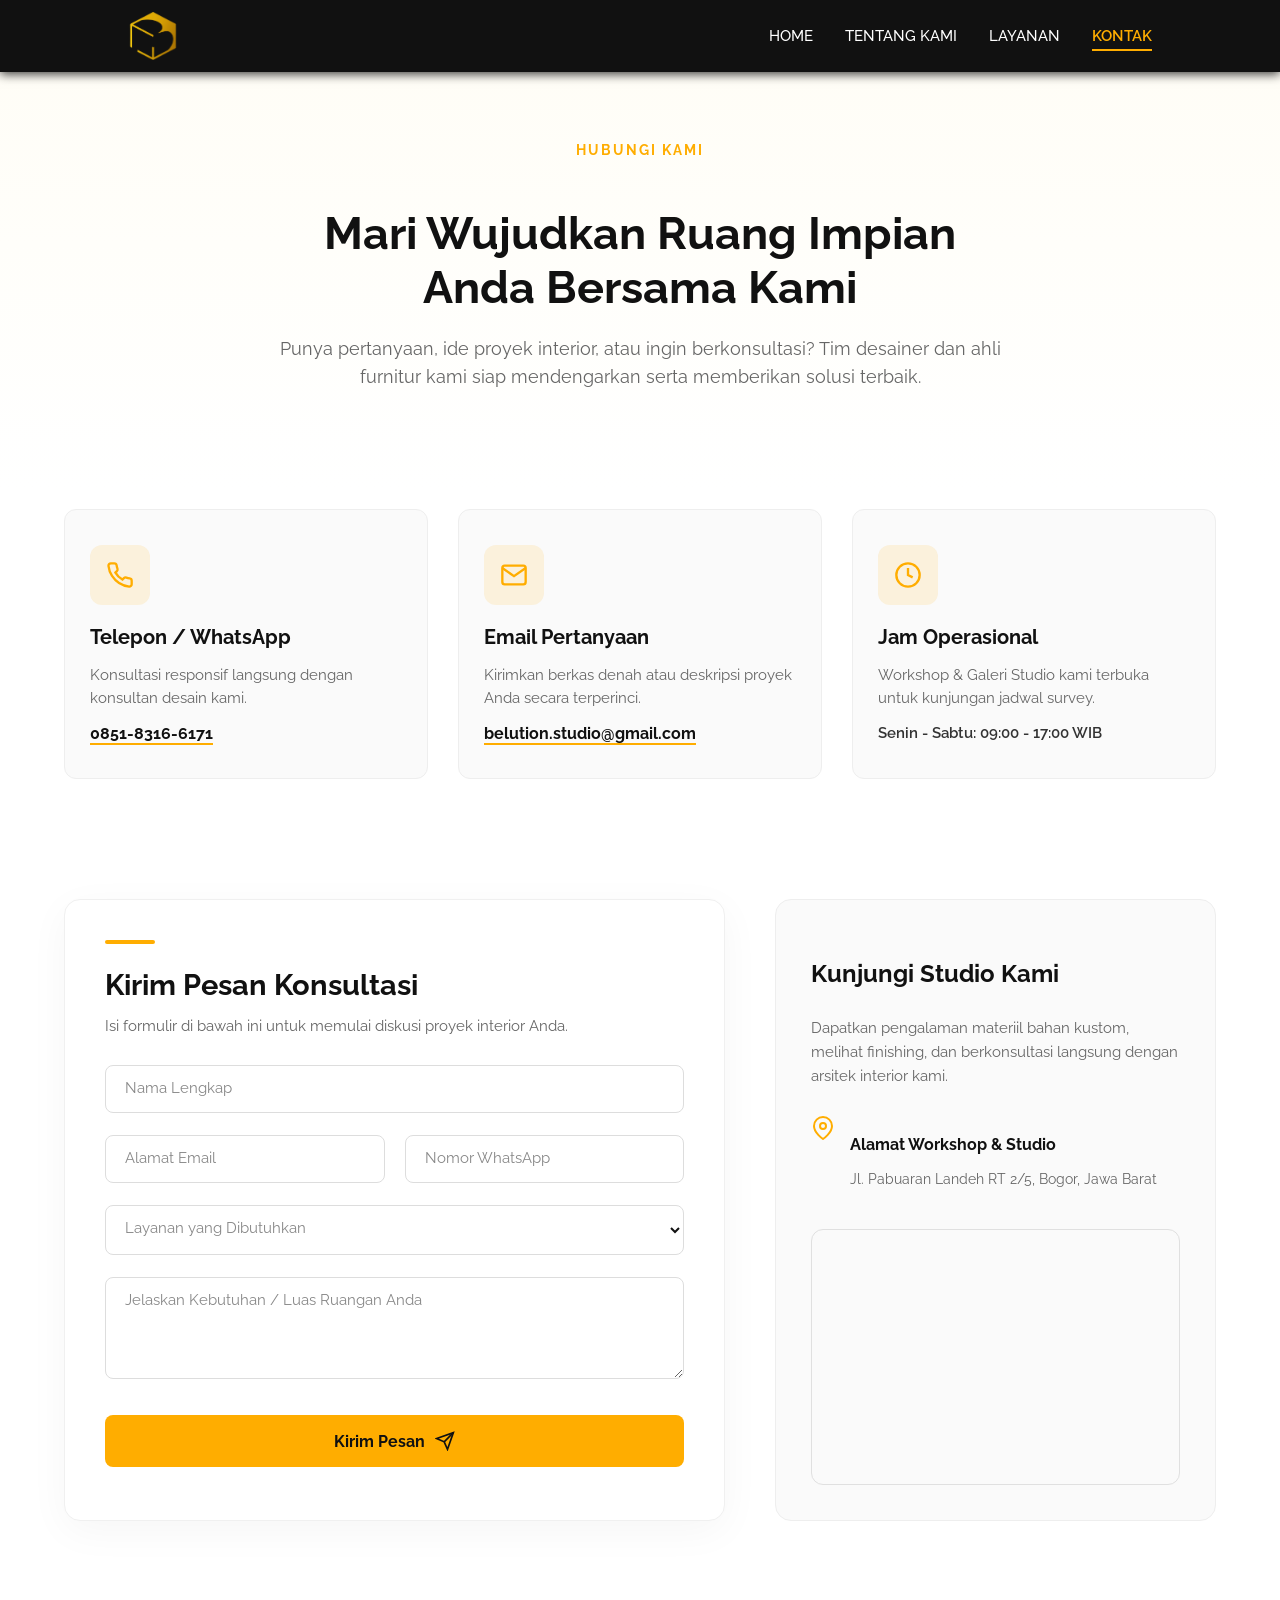
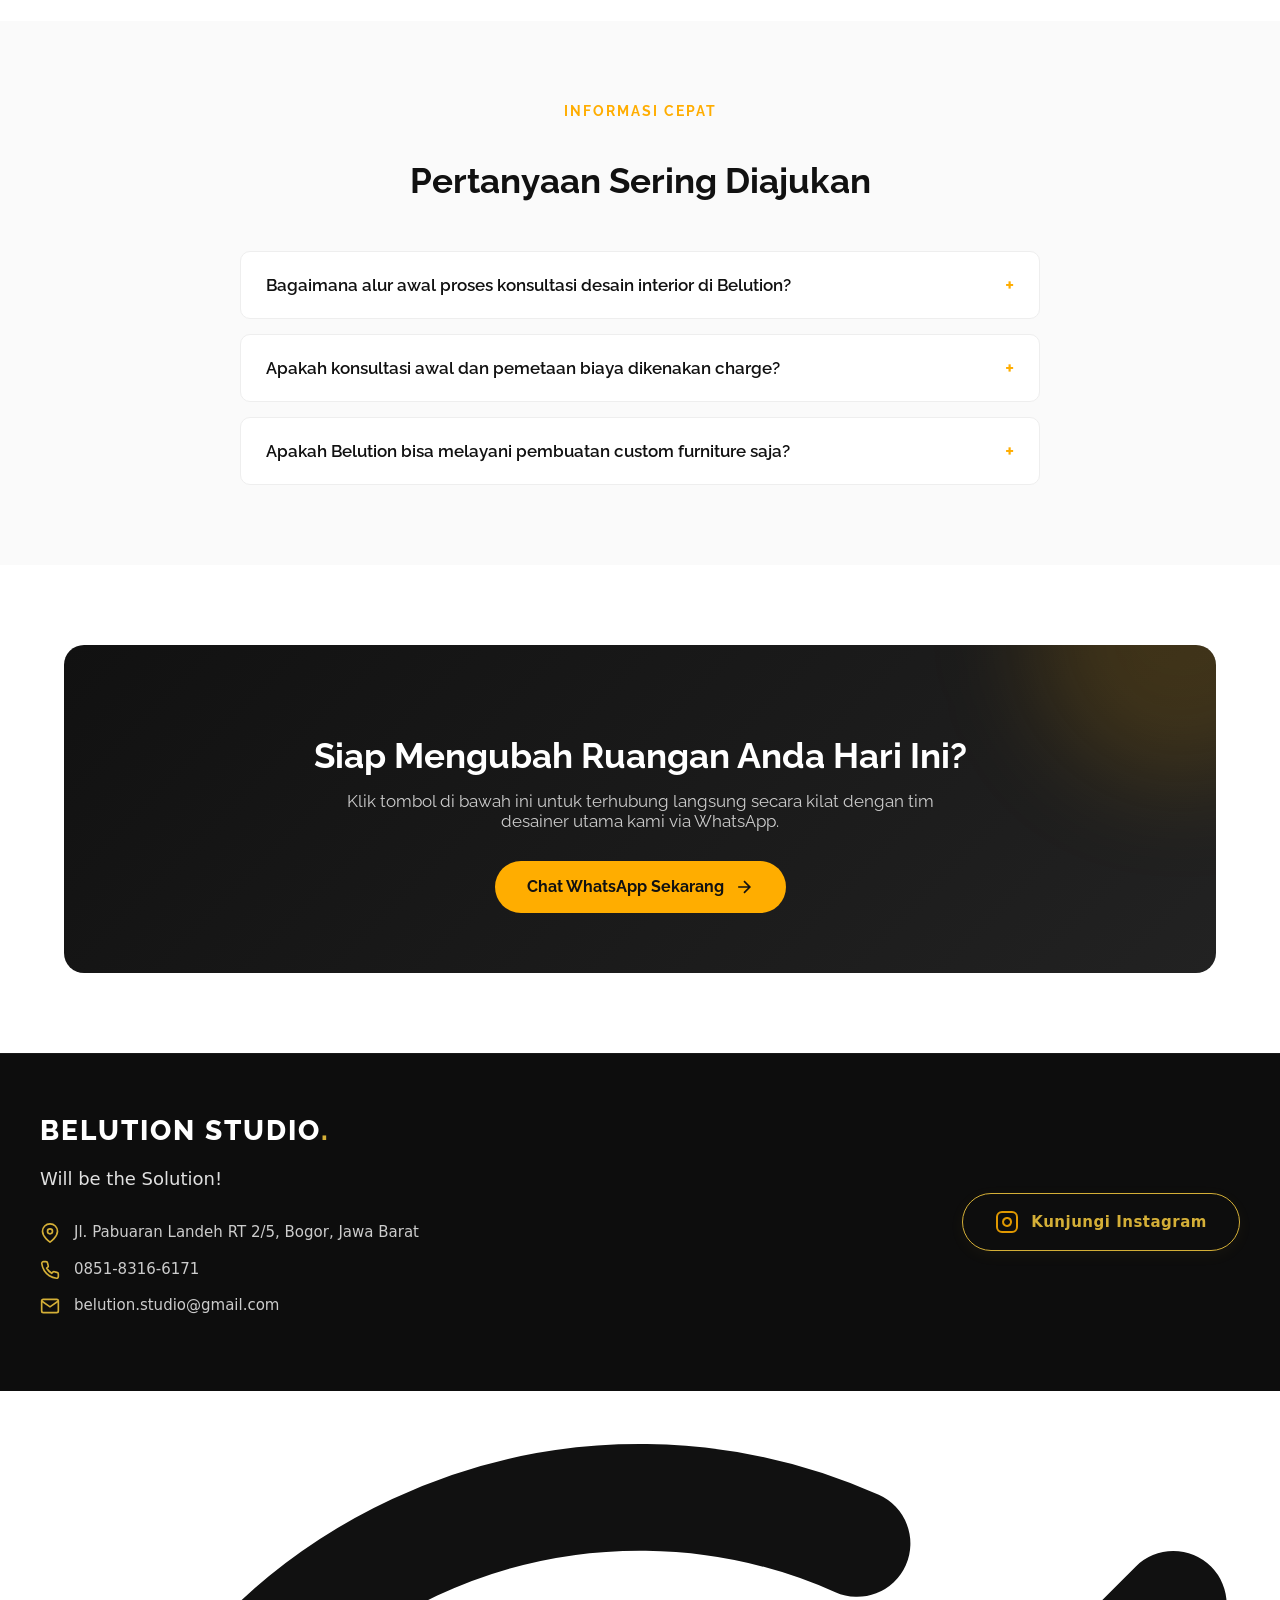
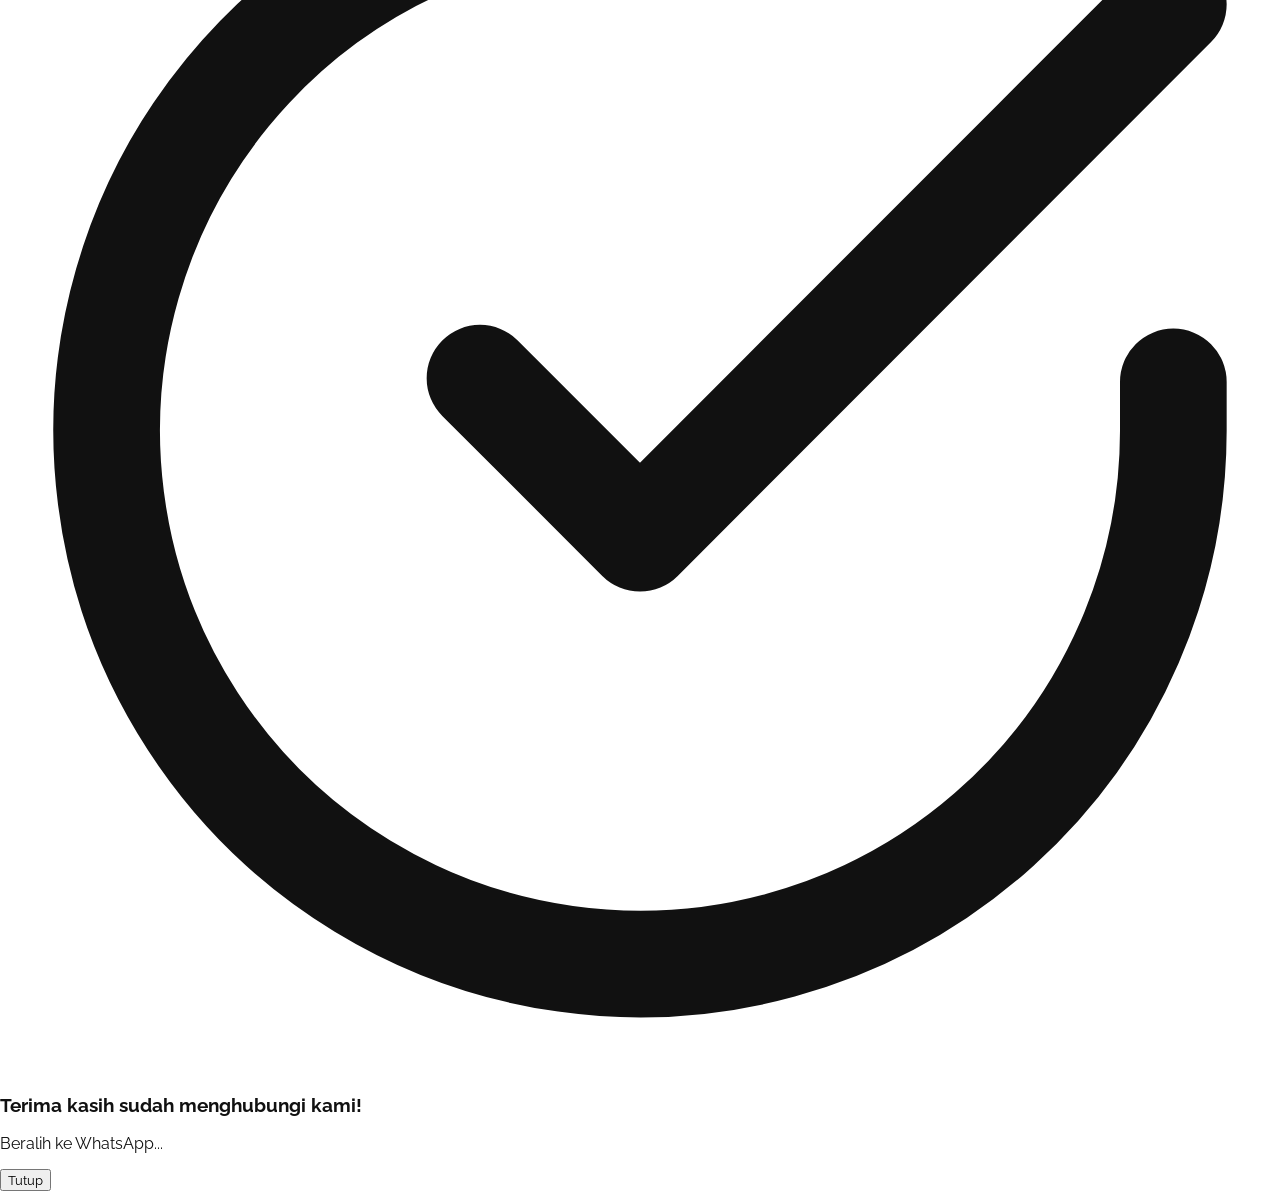
==== commit 6d541aae: "Update contact information and script functionality" ====
--- a/kontak.html
+++ b/kontak.html
@@ -11,23 +11,23 @@
 </head>
 
 <body>
-    <!-- Header/Navbar (Disamakan dengan index.html) -->
+    <!-- Navbar sama persis dengan index.html -->
     <header id="navbar">
         <nav>
             <a href="index.html" class="logo">
-                <img src="images/logo.png" alt="Belution Studio">
+                <img src="images/logo.png" alt="VINTAGEFUR">
             </a>
-
+    
             <button class="hamburger" id="hamburger-btn" aria-label="Toggle Navigation">
                 <span></span>
                 <span></span>
                 <span></span>
             </button>
-
+    
             <div class="nav-menu" id="nav-menu">
                 <a href="index.html">HOME</a>
                 <a href="tentang.html">TENTANG KAMI</a>
-                <a href="layanan.html">LAYANAN</a>
+                <a href="layanan.html" >LAYANAN</a>
                 <a href="kontak.html" class="active">KONTAK</a>
             </div>
         </nav>
@@ -58,7 +58,7 @@
                     </div>
                     <h3>Telepon / WhatsApp</h3>
                     <p>Konsultasi responsif langsung dengan konsultan desain kami.</p>
-                    <a href="https://wa.me/628123456789" target="_blank" class="kontak-card-link">+62 812-3456-789</a>
+                    <a href="https://wa.me/085183166171" target="_blank" class="kontak-card-link">0851-8316-6171</a>
                 </div>
 
                 <div class="kontak-card kontak-reveal-up">
@@ -70,7 +70,7 @@
                     </div>
                     <h3>Email Pertanyaan</h3>
                     <p>Kirimkan berkas denah atau deskripsi proyek Anda secara terperinci.</p>
-                    <a href="mailto:hello@belutionstudio.com" class="kontak-card-link">hello@belutionstudio.com</a>
+                    <a href="mailto:belution.studio@gmail.com" class="kontak-card-link">belution.studio@gmail.com</a>
                 </div>
 
                 <div class="kontak-card kontak-reveal-up">
@@ -82,7 +82,7 @@
                     </div>
                     <h3>Jam Operasional</h3>
                     <p>Workshop & Galeri Studio kami terbuka untuk kunjungan jadwal survey.</p>
-                    <span class="kontak-card-info">Senin - Sabtu: 08:00 - 17:00 WIB</span>
+                    <span class="kontak-card-info">Senin - Sabtu: 09:00 - 17:00 WIB</span>
                 </div>
             </div>
         </section>
@@ -158,15 +158,17 @@
                             </div>
                             <div>
                                 <h4>Alamat Workshop & Studio</h4>
-                                <p>Jl. Prof. DR. Soepomo No. 45, Kebayoran Baru, Jakarta Selatan, DKI Jakarta 12150</p>
+                                <p>Jl. Pabuaran Landeh RT 2/5, Bogor, Jawa Barat</p>
                             </div>
                         </div>
 
                         <!-- Embed Interactive Map Mockup -->
                         <div class="kontak-map-wrapper">
                             <iframe title="Belution Studio Location"
-                                src="https://www.google.com/maps/embed?pb=!1m18!1m12!1m3!1d126920.29291176212!2d106.7891244!3d-6.229728!2m3!1f0!2f0!3f0!3m2!1i1024!2i768!4f13.1!3m3!1m2!1s0x2e69f3e945e34b9d%3A0x5371bf0fdad786a2!2sJakarta%20South%2C%20South%20Jakarta%20City%2C%20Jakarta!5e0!3m2!1sen!2sid!4v1700000000000!5m2!1sen!2sid"
-                                width="100%" height="220" style="border:0;" allowfullscreen="" loading="lazy"></iframe>
+                                src="https://www.google.com/maps/embed?pb=!1m17!1m12!1m3!1d990.7730078336571!2d106.79726935064016!3d-6.635491999584919!2m3!1f0!2f0!3f0!3m2!1i1024!2i768!4f13.1!3m2!1m1!2zNsKwMzgnMDcuOCJTIDEwNsKwNDcnNTEuNiJF!5e0!3m2!1sen!2sid!4v1788972106270!5m2!1sen!2sid"
+                                width="100%" height="250" style="border:0; border-radius: 8px;" allowfullscreen="" loading="lazy"
+                                referrerpolicy="strict-origin-when-cross-origin">
+                            </iframe>
                         </div>
                     </div>
                 </div>
@@ -254,7 +256,7 @@
                                 <path d="M21 10c0 7-9 13-9 13s-9-6-9-13a9 9 0 0 1 18 0z"></path>
                                 <circle cx="12" cy="10" r="3"></circle>
                             </svg>
-                            <span>Jl. Raya Krukut No.5, RT.10/RW.1, Gandul, Kec. Cinere, Kota Depok, Jawa Barat 16514</span>
+                            <span>Jl. Pabuaran Landeh RT 2/5, Bogor, Jawa Barat</span>
                         </li>
                         <li>
                             <svg class="contact-icon" viewBox="0 0 24 24" fill="none" stroke="currentColor" stroke-width="2">
@@ -262,14 +264,14 @@
                                     d="M22 16.92v3a2 2 0 0 1-2.18 2 19.79 19.79 0 0 1-8.63-3.07 19.5 19.5 0 0 1-6-6 19.79 19.79 0 0 1-3.07-8.67A2 2 0 0 1 4.11 2h3a2 2 0 0 1 2 1.72 12.84 12.84 0 0 0 .7 2.81 2 2 0 0 1-.45 2.11L8.09 9.91a16 16 0 0 0 6 6l1.27-1.27a2 2 0 0 1 2.11-.45 12.84 12.84 0 0 0 2.81.7A2 2 0 0 1 22 16.92z">
                                 </path>
                             </svg>
-                            <a href="tel:082318214601">0823-1821-4601</a>
+                            <a href="kontak.html">0851-8316-6171</a>
                         </li>
                         <li>
                             <svg class="contact-icon" viewBox="0 0 24 24" fill="none" stroke="currentColor" stroke-width="2">
                                 <path d="M4 4h16c1.1 0 2 .9 2 2v12c0 1.1-.9 2-2 2H4c-1.1 0-2-.9-2-2V6c0-1.1.9-2 2-2z"></path>
                                 <polyline points="22,6 12,13 2,6"></polyline>
                             </svg>
-                            <a href="mailto:simpleeinteriorindonesia@gmail.com">simpleeinteriorindonesia@gmail.com</a>
+                            <a href="kontak.html">belution.studio@gmail.com</a>
                         </li>
                     </ul>
                 </div>
@@ -291,6 +293,66 @@
     </main>
 
     <script src="script.js"></script>
+    <script>
+        document.addEventListener('DOMContentLoaded', function () {
+            const form = document.getElementById('kontak-form');
+            const popup = document.getElementById('popup-notif');
+            const btnTutup = document.getElementById('tutup-popup');
+
+            // Fungsi saat form dikirim
+            form.addEventListener('submit', function (e) {
+                e.preventDefault();
+
+                // Ambil data
+                const nama = document.getElementById('nama').value;
+                const email = document.getElementById('email').value;
+                const telepon = document.getElementById('telepon').value;
+                const layanan = document.getElementById('layanan').value;
+                const pesan = document.getElementById('pesan').value;
+
+                // Susun teks
+                const teksPesan = `Halo, saya ingin berkonsultasi mengenai proyek interior.\n\n` +
+                    `*Detail Data Diri:*\n` +
+                    `Nama: ${nama}\n` +
+                    `Email: ${email}\n` +
+                    `No. WA: ${telepon}\n` +
+                    `Layanan: ${layanan}\n\n` +
+                    `*Detail Kebutuhan:*\n${pesan}`;
+
+                const pesanEncoded = encodeURIComponent(teksPesan);
+                const nomorWA = "6285183166171"; // <-- GANTI NOMOR WA ANDA
+                const linkWA = `https://wa.me/${nomorWA}?text=${pesanEncoded}`;
+
+                // Tampilkan popup
+                popup.classList.add('muncul');
+
+                // Buka WA setelah 1,5 detik
+                setTimeout(function () {
+                    window.open(linkWA, '_blank');
+                }, 1500);
+            });
+
+            // Fungsi untuk tombol Tutup (jika user ingin menutup manual sebelum 1,5 detik)
+            btnTutup.addEventListener('click', function () {
+                popup.classList.remove('muncul');
+            });
+        });
+    </script>
+    <div id="popup-notif" class="popup-overlay">
+        <div class="popup-content">
+            <div class="popup-icon">
+                <!-- Ikon Centang (SVG) -->
+                <svg viewBox="0 0 24 24" fill="none" stroke="currentColor" stroke-width="2" stroke-linecap="round"
+                    stroke-linejoin="round">
+                    <path d="M22 11.08V12a10 10 0 1 1-5.93-9.14"></path>
+                    <polyline points="22 4 12 14.01 9 11.01"></polyline>
+                </svg>
+            </div>
+            <h3 class="popup-title">Terima kasih sudah menghubungi kami!</h3>
+            <p class="popup-desc">Beralih ke WhatsApp...</p>
+            <button type="button" id="tutup-popup" class="popup-btn">Tutup</button>
+        </div>
+    </div>
 </body>
 
-</html>+</html>
--- a/style.css
+++ b/style.css
@@ -30,6 +30,13 @@
     background: #fff;
 }
 
+html,
+body {
+    max-width: 100% !important;
+    overflow-x: hidden !important;
+    position: relative;
+}
+
 /* ================================
    LOGO
 ================================ */
@@ -59,8 +66,9 @@
 ================================ */
 
 #navbar.scrolled {
-    background: rgba(17, 17, 17, 0.98);
-    box-shadow: 0 4px 20px rgba(0, 0, 0, 0.4);
+    /* Tetap Hitam Solid saat di-scroll */
+    background: #111111;
+    box-shadow: 0 4px 20px rgba(0, 0, 0, 0.9);
 }
 
 #navbar.scrolled nav {
@@ -72,14 +80,13 @@
     top: 0;
     left: 0;
     width: 100%;
-    z-index: 9999;
-    /* Naikkan z-index agar selalu di atas elemen apa pun */
-    -webkit-transform: translateZ(0);
-    /* Paksa browser merender navbar di layer paling depan */
-    transform: translateZ(0);
-    transition: all 0.35s ease;
-    background: rgba(17, 17, 17, 0.96);
-    box-shadow: 0 1px 12px rgba(0, 0, 0, 0.4);
+    z-index: 99999;
+    /* Z-index sangat tinggi agar tidak tertimpa */
+
+    /* Mengubah background menjadi Hitam Solid (Penuh) */
+    background: #111111;
+    box-shadow: 0 2px 10px rgba(0, 0, 0, 0.8);
+    transition: padding 0.3s ease, background-color 0.3s ease;
 }
 
 #navbar nav {
@@ -91,6 +98,7 @@
     justify-content: space-between;
     padding: 0 28px;
     box-sizing: border-box;
+    transition: height 0.35s ease;
 }
 
 .nav-menu {
@@ -294,10 +302,20 @@
     /* Ruang napas aman di ujung kiri & kanan */
 }
 
+
 /* RESPONSIVE HERO TITLE UNTUK LAYAR KECIL */
 @media (max-width: 768px) {
+    .hero-title {
+        text-align: center;
+        width: 100%;
+        display: block;
+    }
+    .hero-title .letter {
+        display: inline-block;
+            /* Agar animasi delay CSS tetap berfungsi dengan baik */
+    }
     .hero-content h1 {
-        font-size: clamp(42px, 10vw, 64px);
+        font-size: clamp(41px, 10vw, 64px);
         /* Ukuran font disesuaikan agar proporsional di HP */
         white-space: normal;
         /* Izinkan teks turun ke bawah */
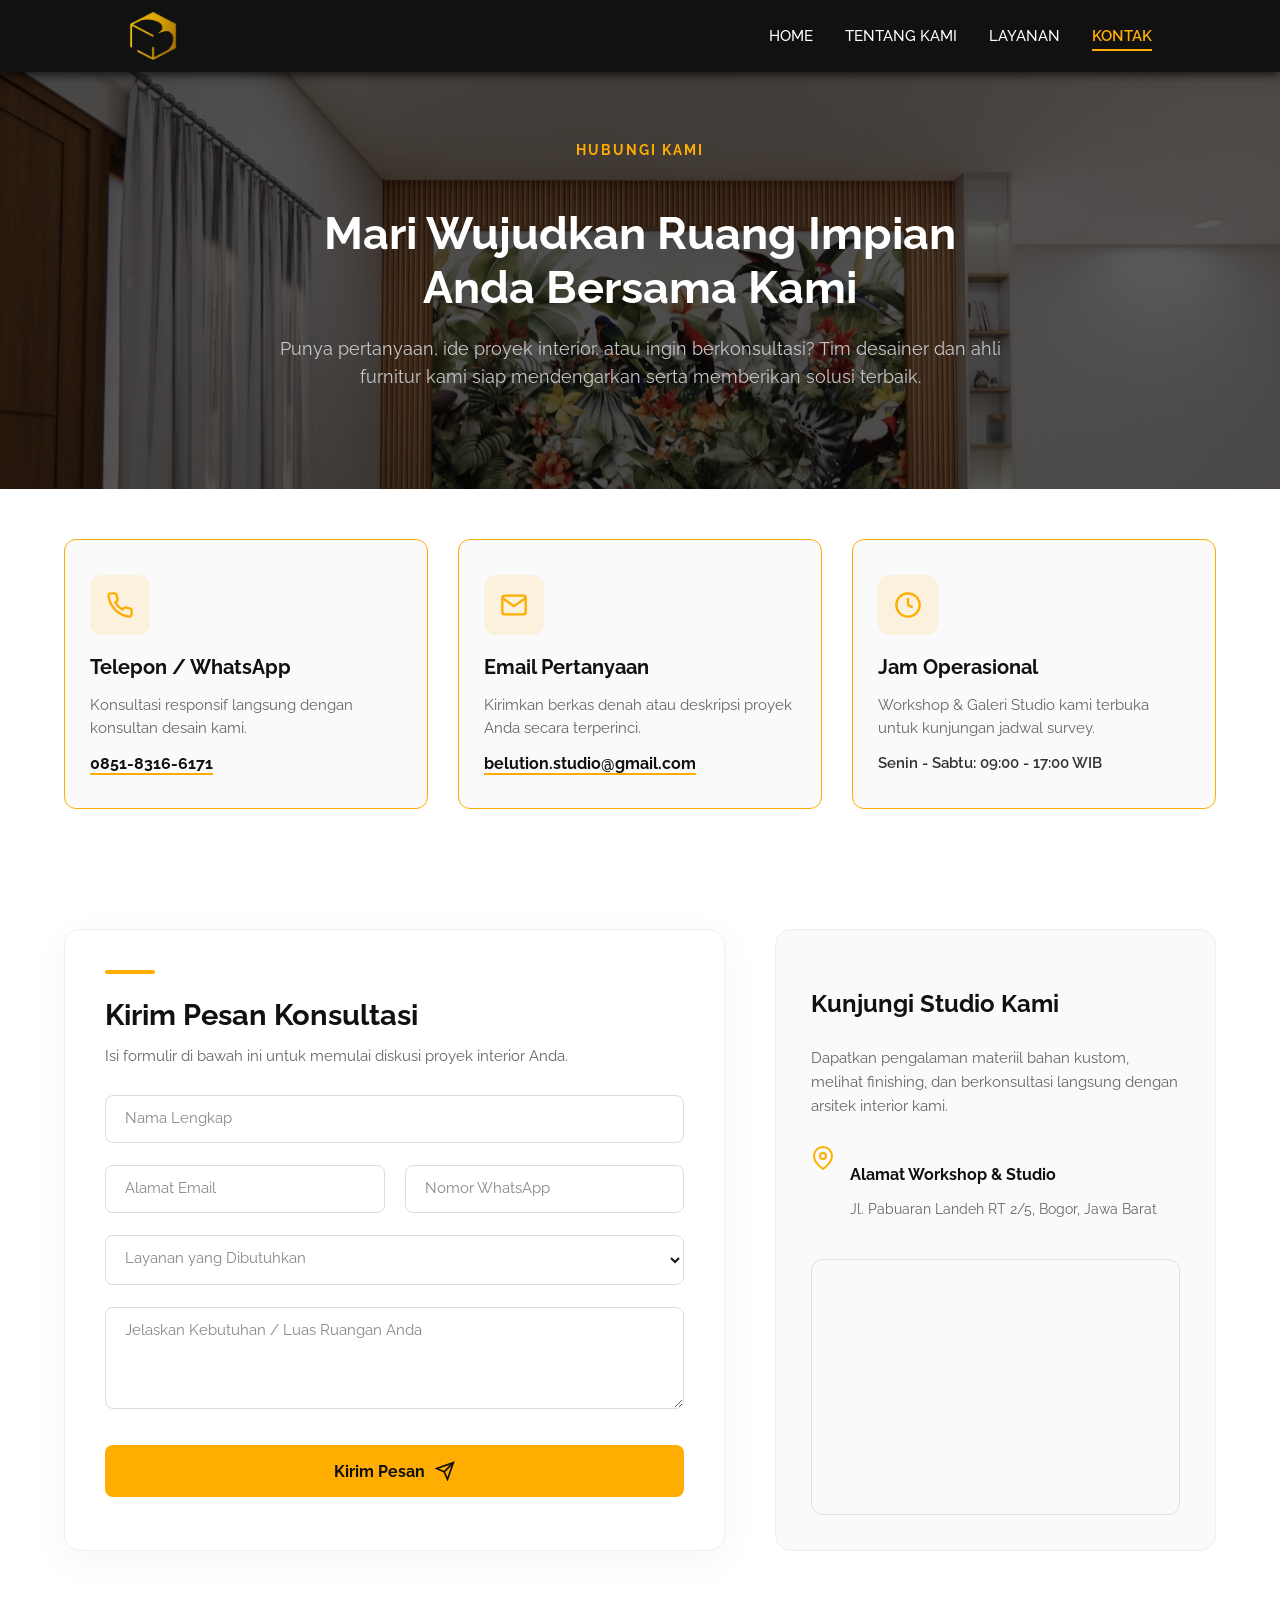
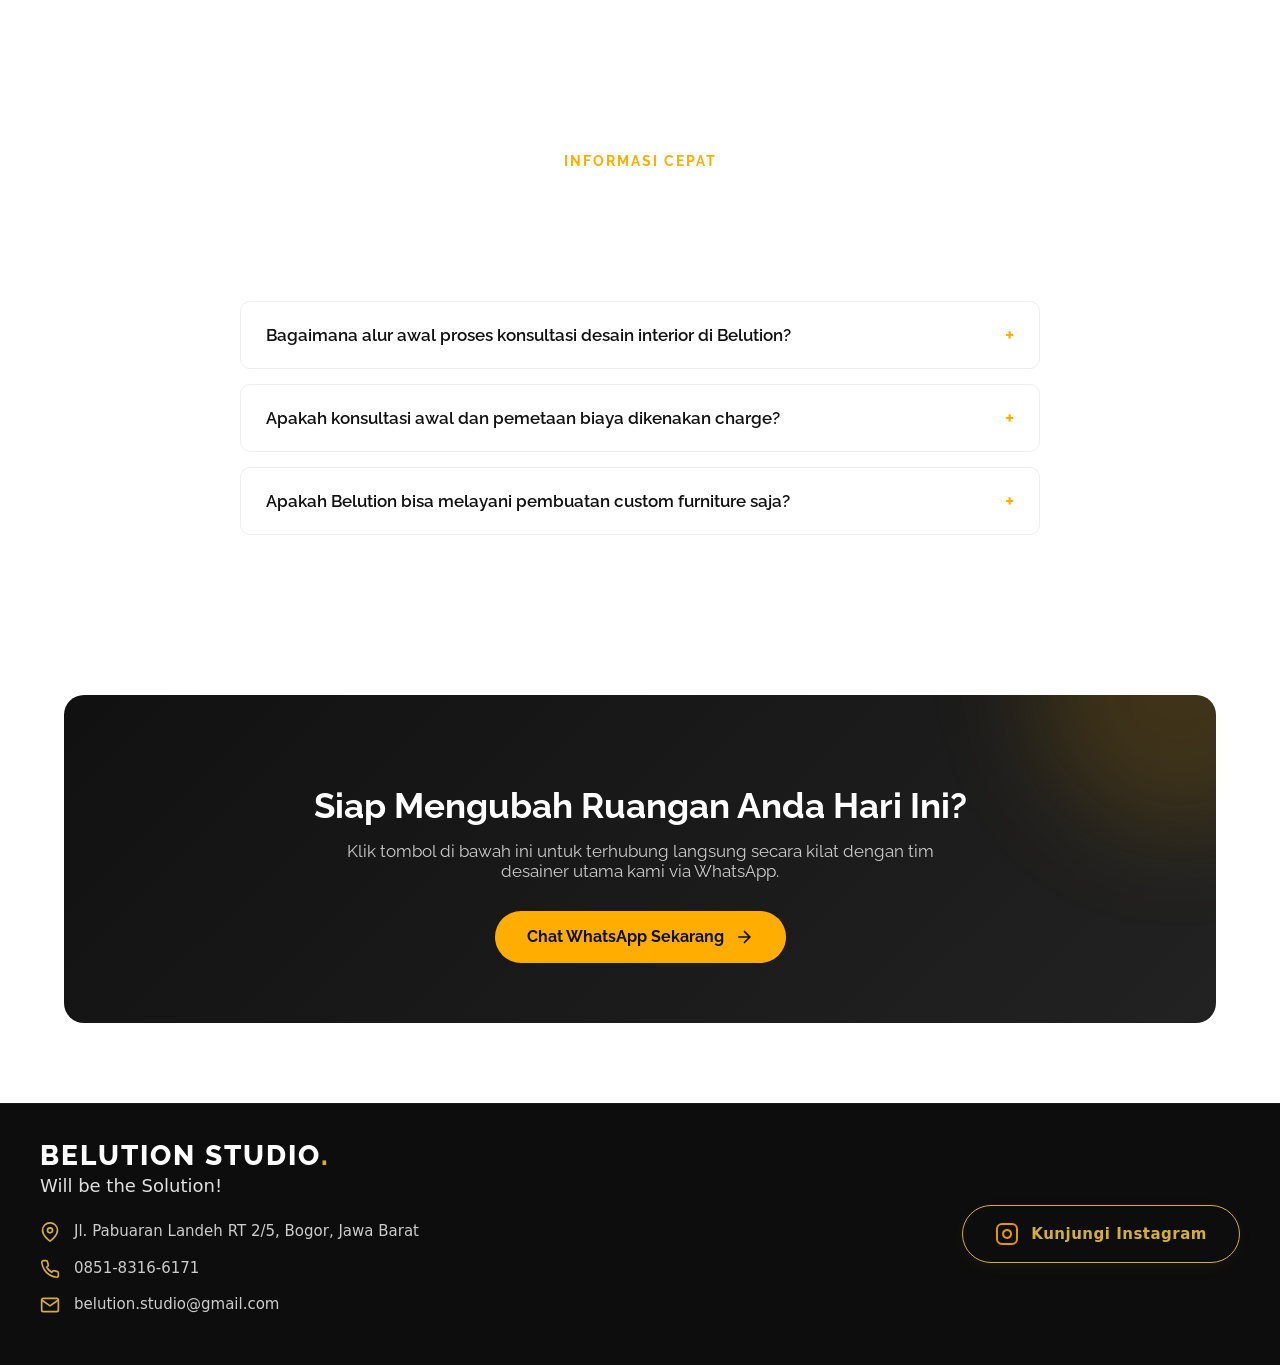
==== commit 96361d94: "Update kontak.html" ====
--- a/kontak.html
+++ b/kontak.html
@@ -58,7 +58,7 @@
                     </div>
                     <h3>Telepon / WhatsApp</h3>
                     <p>Konsultasi responsif langsung dengan konsultan desain kami.</p>
-                    <a href="https://wa.me/085183166171" target="_blank" class="kontak-card-link">0851-8316-6171</a>
+                    <a href="https://wa.me/6285183166171" target="_blank" class="kontak-card-link">0851-8316-6171</a>
                 </div>
 
                 <div class="kontak-card kontak-reveal-up">
--- a/style.css
+++ b/style.css
@@ -389,12 +389,6 @@
     backdrop-filter: blur(4px);
 }
 
-/* Penyesuaian margin tombol kontak agar jaraknya tetap proporsional */
-.contact-button {
-    margin-top: 35px;
-    /* Disesuaikan dari sebelumnya 50px */
-}
-
 /* Responsif Mobile */
 @media (max-width: 768px) {
     .hero-tagline {
@@ -407,7 +401,8 @@
 .contact-button {
     position: relative;
     display: inline-block;
-    margin-top: 50px;
+    margin-top: 40%;
+    /* <--- NILAI INI YANG DIPERBESAR (sebelumnya 50px) */
     padding: 17px 39px;
     background: #ffad00;
     color: #fff;
@@ -446,6 +441,7 @@
 .contact-button:hover {
     background: #e69c00;
     transform: translateY(-3px);
+    /* Ini efek naik saat dihover, biarkan saja */
     box-shadow: 0 10px 25px rgba(255, 173, 0, 0.4);
 }
 
@@ -456,28 +452,6 @@
     }
 }
 
-
-/* ================================
-   CONTACT BUTTON
-================================ */
-
-.contact-button {
-    display: inline-block;
-    margin-top: 355px;
-    padding: 17px 39px;
-    background: #ffad00;
-    color: #fff;
-    text-decoration: none;
-    font-size: 15px;
-    font-weight: 600;
-    border-radius: 4px;
-    transition: all 0.25s ease;
-}
-
-.contact-button:hover {
-    background: #e69c00;
-    transform: translateY(-2px);
-}
 
 /* ================================
    FURNITURE SECTION & TRACK
@@ -1297,7 +1271,154 @@
         font-size: 11px;
     }
 }
-
+/* =========================================
+   GALERI SECTION - BENTO GRID PORTRAIT (9:16)
+   ========================================= */
+
+.galeri-section {
+    padding: 80px 20px;
+    max-width: 1200px;
+    margin: 0 auto;
+}
+
+.galeri-header {
+    text-align: center;
+    margin-bottom: 50px;
+}
+
+.galeri-subtitle {
+    color: #ffad00;
+    font-size: 14px;
+    font-weight: 600;
+    text-transform: uppercase;
+    letter-spacing: 2px;
+}
+
+.galeri-title {
+    font-size: 36px;
+    color: #333;
+    /* Ubah ke #fff jika website menggunakan tema gelap */
+    margin: 10px 0;
+}
+
+.galeri-yellow-line {
+    width: 60px;
+    height: 3px;
+    background-color: #ffad00;
+    margin: 15px auto;
+}
+
+.galeri-desc {
+    color: #666;
+    /* Ubah ke #ccc jika website menggunakan tema gelap */
+    max-width: 500px;
+    margin: 0 auto;
+}
+
+/* --- Susunan Bento Grid Portrait --- */
+.galeri-bento-grid {
+    display: grid;
+    grid-template-columns: repeat(3, 1fr);
+    grid-auto-rows: 380px;
+    /* Tinggi dasar untuk bentuk portrait */
+    gap: 20px;
+}
+
+.galeri-item {
+    position: relative;
+    border-radius: 16px;
+    overflow: hidden;
+    cursor: pointer;
+    box-shadow: 0 10px 30px rgba(0, 0, 0, 0.05);
+}
+
+/* --- Penyesuaian Ukuran Kotak Portrait (9:16) --- */
+.item-tall {
+    grid-column: span 1;
+    grid-row: span 2;
+    /* Membuat kotak memanjang ke bawah (tinggi) */
+}
+
+.item-normal {
+    grid-column: span 1;
+    grid-row: span 1;
+}
+
+/* --- Styling Video & Animasi --- */
+.galeri-video {
+    width: 100%;
+    height: 100%;
+    object-fit: cover;
+    /* Memastikan video mengisi bingkai portrait dengan pas */
+    transition: transform 0.6s ease;
+    pointer-events: none;
+}
+
+.galeri-item:hover .galeri-video {
+    transform: scale(1.08);
+}
+
+/* --- Overlay Teks --- */
+.galeri-overlay {
+    position: absolute;
+    bottom: 0;
+    left: 0;
+    right: 0;
+    background: linear-gradient(to top, rgba(0, 0, 0, 0.85) 0%, rgba(0, 0, 0, 0) 100%);
+    padding: 30px 20px 20px;
+    color: #fff;
+    opacity: 0;
+    transform: translateY(20px);
+    transition: all 0.4s ease;
+}
+
+.galeri-item:hover .galeri-overlay {
+    opacity: 1;
+    transform: translateY(0);
+}
+
+.galeri-overlay h3 {
+    margin: 0;
+    font-size: 20px;
+    color: #ffad00;
+}
+
+.galeri-overlay p {
+    margin: 5px 0 0 0;
+    font-size: 14px;
+    color: #ddd;
+}
+
+
+/* =========================================
+   RESPONSIVITAS (TABLET & MOBILE)
+   ========================================= */
+
+@media (max-width: 992px) {
+    .galeri-bento-grid {
+        grid-template-columns: repeat(2, 1fr);
+        grid-auto-rows: 350px;
+    }
+}
+
+@media (max-width: 576px) {
+    .galeri-bento-grid {
+        grid-template-columns: 1fr;
+        grid-auto-rows: 450px;
+        /* Lebih tinggi di HP agar benar-benar terasa vertikal */
+    }
+
+    .item-tall {
+        grid-row: span 1;
+        /* Di HP dinormalkan jadi 1 baris penuh agar rapi */
+    }
+
+    .galeri-overlay {
+        opacity: 1;
+        transform: translateY(0);
+        background: linear-gradient(to top, rgba(0, 0, 0, 0.9) 0%, rgba(0, 0, 0, 0) 100%);
+    }
+}
 /* HHHHHHHHHHHHHHHHHHHHHHHHHHHHHHHHHHHHHHHHHHHHHHHHHHHHHHHHHHHH HALAMAN TENTANG KAMI HHHHHHHHHHHHHHHHHHHHHHHHHHHHHHHHHHHHHHHHHHHHHHHHHHHHHHHHHHHHHHHHHHHHHHHHHHH */
 
 /* ==========================================
@@ -1341,7 +1462,7 @@
    ------------------------------------------ */
 .about-hero {
     background: linear-gradient(rgba(0, 0, 0, 0.65), rgba(0, 0, 0, 0.65)),
-        url('images/bg1.jpeg') center/cover no-repeat;
+        url('images/panjang.jpg') center/cover no-repeat;
     background-attachment: fixed;
     /* Membuat gambar tetap diam/statis saat di-scroll */
     padding: 140px 20px 80px 20px;
@@ -1352,6 +1473,11 @@
 .about-hero-content {
     max-width: 800px;
     margin: 0 auto;
+
+    /* Menerapkan animasi saat halaman dimuat */
+    animation: aboutHeroFadeIn 1s cubic-bezier(0.16, 1, 0.3, 1) forwards;
+    opacity: 0;
+    /* Mulai dalam keadaan transparan */
 }
 
 .about-hero-title {
@@ -1367,6 +1493,20 @@
     line-height: 1.6;
 }
 
+/* Definisi Keyframes untuk animasi muncul awal */
+@keyframes aboutHeroFadeIn {
+    0% {
+        opacity: 0;
+        transform: translateY(30px);
+        /* Mulai dari posisi 30px di bawah */
+    }
+
+    100% {
+        opacity: 1;
+        transform: translateY(0);
+        /* Berhenti di posisi normal */
+    }
+}
 /* ------------------------------------------
    SECTION 2: STORY & VISION
    ------------------------------------------ */
@@ -1435,9 +1575,21 @@
 /* ------------------------------------------
    SECTION 3: VALUES
    ------------------------------------------ */
+.about-values-section {
+    position: relative;
+    /* Ganti URL di bawah dengan link/path gambar Anda */
+    background: linear-gradient(rgba(0, 0, 0, 0.7), rgba(0, 0, 0, 0.7)), url('images/panjang.jpg');
+    background-size: cover;
+    background-position: center;
+    background-attachment: fixed;
+    /* Membuat gambar tetap (tidak ikut scroll) */
+    padding: 80px 0;
+    /* Sesuaikan padding atas & bawah sesuai kebutuhan */
+    text-align: center;
+}s
 
 .about-section-header {
-    text-align: center;
+    
     margin-bottom: 50px;
 }
 
@@ -1483,76 +1635,6 @@
     line-height: 1.6;
 }
 
-/* ------------------------------------------
-   SECTION 4: COUNTER BANNER
-   ------------------------------------------ */
-.about-counter-section {
-    background-color: var(--about-dark);
-    padding: 60px 0;
-    color: var(--about-white);
-}
-
-.about-counter-grid {
-    display: grid;
-    grid-template-columns: repeat(3, 1fr);
-    text-align: center;
-}
-
-.about-counter-num {
-    font-size: 3rem;
-    font-weight: 800;
-    color: var(--about-yellow);
-    margin-bottom: 5px;
-}
-
-.about-counter-item p {
-    font-size: 1rem;
-    color: #cccccc;
-    letter-spacing: 1px;
-}
-
-/* ------------------------------------------
-   SECTION 5: WORKFLOW TIMELINE
-   ------------------------------------------ */
-.about-workflow-section {
-    padding: 90px 0;
-    background-color: var(--about-white);
-}
-
-.about-workflow-timeline {
-    display: grid;
-    grid-template-columns: repeat(3, 1fr);
-    gap: 30px;
-    margin-top: 40px;
-}
-
-.about-timeline-item {
-    position: relative;
-    background: var(--about-bg-light);
-    padding: 30px;
-    border-radius: 8px;
-}
-
-.about-timeline-num {
-    font-size: 2.5rem;
-    font-weight: 800;
-    color: rgba(0, 0, 0, 0.1);
-    position: absolute;
-    top: 15px;
-    right: 20px;
-}
-
-.about-timeline-content h4 {
-    font-size: 1.15rem;
-    margin-bottom: 10px;
-    color: var(--about-dark);
-}
-
-.about-timeline-content p {
-    font-size: 0.9rem;
-    color: var(--about-gray);
-    line-height: 1.6;
-}
 
 /* ------------------------------------------
    ANIMATIONS & RESPONSIVE
@@ -1691,6 +1773,9 @@
     letter-spacing: 2px;
     margin-bottom: 8px;
 }
+.service-subtitle-atas .h2{
+    color: #1a1a1a;
+}
 
 .service-yellow-line {
     width: 60px;
@@ -1720,57 +1805,86 @@
 /* --- SECTION 1: HERO LAYANAN --- */
 .service-hero {
     position: relative;
-    padding: 160px 24px 10px;
-    background-color: #faf9f6;
+    /* Ganti 'path/ke/gambar-anda.jpg' dengan link atau direktori gambar Anda */
+    background-image: url('images/panjang2.jpg');
+    background-size: cover;
+    background-position: center;
+    background-attachment: fixed;
+    /* Kunci agar background tetap (tidak ikut bergerak saat di-scroll) */
+    min-height: 50vh;
+    /* Sesuaikan tinggi section sesuai kebutuhan */
+    display: flex;
+    align-items: center;
+    justify-content: center;
     text-align: center;
-    overflow: hidden;
+    padding: 80px 20px;
+}
+
+/* Overlay untuk menggelapkan gambar background agar teks lebih kontras */
+.service-hero-overlay {
+    position: absolute;
+    top: 0;
+    left: 0;
+    width: 100%;
+    height: 100%;
+    background-color: rgba(0, 0, 0, 0.5);
+    /* Atur tingkat kepekatan (0.5 = 50% gelap) */
+    z-index: 1;
 }
 
 .service-hero-content {
-    max-width: 800px;
-    margin: 0 auto;
     position: relative;
     z-index: 2;
+    /* Agar konten berada di atas overlay */
+    max-width: 800px;
+    color: #ffffff;
+}
+
+.service-hero-content .service-subtitle {
+    display: inline-block;
+    color: var(--service-yellow, #ffad00);
+    font-weight: 600;
+    text-transform: uppercase;
+    letter-spacing: 1px;
+    margin-bottom: 15px;
+    margin-top: 50px;
 }
 
 .service-hero-title {
     font-size: 3rem;
-    color: #111;
-    font-weight: 800;
-    line-height: 1.2;
-    margin-top: 10px;
+    font-weight: 700;
     margin-bottom: 20px;
+    color: #ffffff;
 }
 
 .service-hero-desc {
-    font-size: 1.125rem;
-    color: #555;
-    line-height: 1.7;
-    margin-bottom: 32px;
+    font-size: 1.1rem;
+    line-height: 1.6;
+    margin-bottom: 30px;
+    color: #f1f1f1;
 }
 
 .service-btn-primary {
     display: inline-block;
-    padding: 14px 36px;
-    background-color: #ffad00;
-    color: #111;
-    font-weight: 700;
-    border-radius: 50px;
+    background-color: var(--service-yellow, #ffad00);
+    color: #111111;
+    padding: 12px 30px;
+    border-radius: 4px;
+    font-weight: 600;
     text-decoration: none;
-    transition: all 0.3s ease;
-    box-shadow: 0 10px 20px rgba(255, 173, 0, 0.25);
+    transition: background-color 0.3s ease;
 }
 
 .service-btn-primary:hover {
-    background-color: #e69c00;
-    transform: translateY(-3px);
-    box-shadow: 0 15px 25px rgba(255, 173, 0, 0.35);
-}
-
+    background-color: #e09b00;
+}
 /* --- SECTION 2: GRID LAYANAN UNGGULAN --- */
 .service-grid-section {
     padding: 90px 0;
     background-color: #ffffff;
+}
+.service-grid-section .service-container .service-section-header h2{
+    color: #1a1a1a;
 }
 
 .service-cards-wrapper {
@@ -1847,7 +1961,23 @@
 /* --- SECTION 3: PAKET LAYANAN --- */
 .service-packages-section {
     padding: 90px 0;
-    background-color: #fcfcf9;
+    background: linear-gradient(rgba(0, 0, 0, 0.7), rgba(0, 0, 0, 0.7)), url('images/panjang2.jpg');
+    background-size: cover;
+    background-position: center;
+    background-attachment: fixed;
+}
+
+/* Penyesuaian warna teks header agar kontras di atas background gelap */
+.service-section-header .service-subtitle {
+    color: #ffad00;
+}
+
+.service-section-header h2 {
+    color: #ffffff;
+}
+
+.service-section-header .service-header-desc {
+    color: #cccccc;
 }
 
 .service-packages-grid {
@@ -1944,7 +2074,6 @@
     background: #e69c00;
     border-color: #e69c00;
 }
-
 /* --- SECTION 4: MATERIAL ACCORDION --- */
 .service-material-section {
     padding: 90px 0;
@@ -2241,9 +2370,13 @@
    SECTION 1: HERO
    -------------------------------------------------------------------------- */
 .kontak-hero {
-    padding: 140px 20px 80px;
-    background: linear-gradient(180deg, rgba(255, 253, 245, 1) 0%, rgba(255, 255, 255, 1) 100%);
-    text-align: center;
+    background: linear-gradient(rgba(0, 0, 0, 0.65), rgba(0, 0, 0, 0.65)),
+            url('images/kontak.jpg') center/cover no-repeat;
+        background-attachment: fixed;
+        /* Membuat gambar tetap diam/statis saat di-scroll */
+        padding: 140px 20px 80px 20px;
+        text-align: center;
+        color: var(--about-white);
 }
 
 .kontak-hero-content {
@@ -2263,7 +2396,7 @@
 
 .kontak-hero-title {
     font-size: 2.8rem;
-    color: #111111;
+    color: #ffffff;
     line-height: 1.2;
     margin-bottom: 20px;
     font-weight: 700;
@@ -2271,7 +2404,7 @@
 
 .kontak-hero-desc {
     font-size: 1.1rem;
-    color: #666666;
+    color: #c7c7c7;
     line-height: 1.6;
 }
 
@@ -2279,7 +2412,7 @@
    SECTION 2: QUICK CONTACT CARDS
    -------------------------------------------------------------------------- */
 .kontak-cards-section {
-    padding: 20px 0 60px;
+    padding: 50px 0 60px;
     background-color: #ffffff;
 }
 
@@ -2291,7 +2424,7 @@
 
 .kontak-card {
     background: #fafafa;
-    border: 1px solid #eeeeee;
+    border: 1.5px solid #ffad00;
     border-radius: 12px;
     padding: 35px 25px;
     transition: all 0.3s ease;
@@ -2523,13 +2656,41 @@
     margin-top: auto;
     border: 1px solid #e0e0e0;
 }
-
+@media (max-width: 768px) {
+    .kontak-main-section {
+        padding: 40px 15px;
+        /* Mengurangi padding di layar kecil */
+    }
+
+    .kontak-main-grid {
+        grid-template-columns: 1fr;
+        /* Menumpuk form dan info studio menjadi 1 kolom */
+        gap: 30px;
+    }
+
+    .kontak-input-row {
+        grid-template-columns: 1fr;
+        /* Menumpuk input email dan WA menjadi atas-bawah */
+        gap: 0;
+    }
+
+    /* Opsi: Membalik urutan agar Info/Peta muncul lebih dulu di atas form (Hapus jika ingin form tetap di atas) */
+    /* 
+    .kontak-form-wrapper { order: 2; }
+    .kontak-info-wrapper { order: 1; } 
+    */
+}
 /* --------------------------------------------------------------------------
    SECTION 4: FAQ ACCORDION
    -------------------------------------------------------------------------- */
 .kontak-faq-section {
-    padding: 80px 0;
-    background-color: #fafafa;
+    background: linear-gradient(rgba(0, 0, 0, 0.65), rgba(0, 0, 0, 0.65)),
+            url('images/kontak.jpg') center/cover no-repeat;
+        background-attachment: fixed;
+        /* Membuat gambar tetap diam/statis saat di-scroll */
+        padding: 100px 20px 80px 20px;
+        text-align: center;
+        color: var(--about-white);
 }
 
 .kontak-section-header {
@@ -2539,7 +2700,7 @@
 
 .kontak-section-header h2 {
     font-size: 2.2rem;
-    color: #111111;
+    color: #ffffff;
 }
 
 .kontak-faq-list {
@@ -2730,13 +2891,100 @@
     }
 }
 
+/* --- Styling Popup Hitam & Gold --- */
+.popup-overlay {
+    display: none;
+    /* Disembunyikan secara default */
+    position: fixed;
+    top: 0;
+    left: 0;
+    width: 100%;
+    height: 100%;
+    background-color: rgba(0, 0, 0, 0.85);
+    /* Latar belakang gelap transparan */
+    z-index: 9999;
+    align-items: center;
+    justify-content: center;
+    opacity: 0;
+    transition: opacity 0.3s ease;
+}
+
+/* Class tambahan saat popup dipanggil */
+.popup-overlay.muncul {
+    display: flex;
+    opacity: 1;
+}
+
+.popup-content {
+    background-color: #111111;
+    /* Hitam pekat elegan */
+    border: 1px solid #d4af37;
+    /* Garis tepi warna Gold */
+    border-radius: 12px;
+    padding: 40px 30px;
+    text-align: center;
+    max-width: 350px;
+    width: 90%;
+    box-shadow: 0 15px 35px rgba(212, 175, 55, 0.15);
+    /* Bayangan emas tipis */
+    transform: translateY(20px) scale(0.95);
+    transition: all 0.3s ease;
+}
+
+.popup-overlay.muncul .popup-content {
+    transform: translateY(0) scale(1);
+}
+
+.popup-icon svg {
+    width: 60px;
+    height: 60px;
+    stroke: #D4AF37;
+    /* Warna ikon Gold */
+    margin-bottom: 15px;
+}
+
+.popup-title {
+    color: #D4AF37;
+    /* Teks Gold */
+    font-size: 22px;
+    font-weight: 600;
+    margin: 0 0 10px 0;
+}
+
+.popup-desc {
+    color: #CCCCCC;
+    /* Abu-abu terang agar kontras dengan hitam */
+    font-size: 14px;
+    margin: 0 0 25px 0;
+}
+
+.popup-btn {
+    background-color: #D4AF37;
+    /* Tombol Gold */
+    color: #111111;
+    /* Teks Hitam di dalam tombol */
+    border: none;
+    border-radius: 6px;
+    padding: 10px 30px;
+    font-size: 14px;
+    font-weight: bold;
+    cursor: pointer;
+    transition: all 0.3s ease;
+}
+
+.popup-btn:hover {
+    background-color: #F3C623;
+    /* Emas yang lebih terang saat di-hover */
+    box-shadow: 0 0 15px rgba(212, 175, 55, 0.4);
+}
+
 /* HHHHHHHHHHHHHHHHHHHHHHHHHHHHHHHHHHHHHHHHHHHHHHHHHHHHHHHHHHHH Footer HHHHHHHHHHHHHHHHHHHHHHHHHHHHHHHHHHHHHHHHHHHHHHHHHHHHHHHHHHHHHHHHHHHHHHHHHHH */
 
 /* Styling Utama Footer */
 .site-footer {
     background-color: #0d0d0d;
     color: #ffffff;
-    padding: 60px 20px;
+    padding: 35px 20px;
     border-top: 1px solid #1a1a1a;
     font-family: 'Inter', system-ui, -apple-system, sans-serif;
 }
@@ -2761,7 +3009,7 @@
     font-weight: 800;
     letter-spacing: 2px;
     color: #ffffff;
-    margin: 0 0 16px 0;
+    margin: 0 0 0 0;
 }
 
 .footer-logo span {
@@ -2774,7 +3022,8 @@
     line-height: 1.6;
     color: #e0e0e0;
     font-weight: 400;
-    margin-bottom: 28px;
+    margin-bottom: 20px;
+    margin-top: 0px;
 }
 
 /* Daftar Kontak */
@@ -2909,4 +3158,4 @@
         width: 100%;
         justify-content: center;
     }
-}+}
